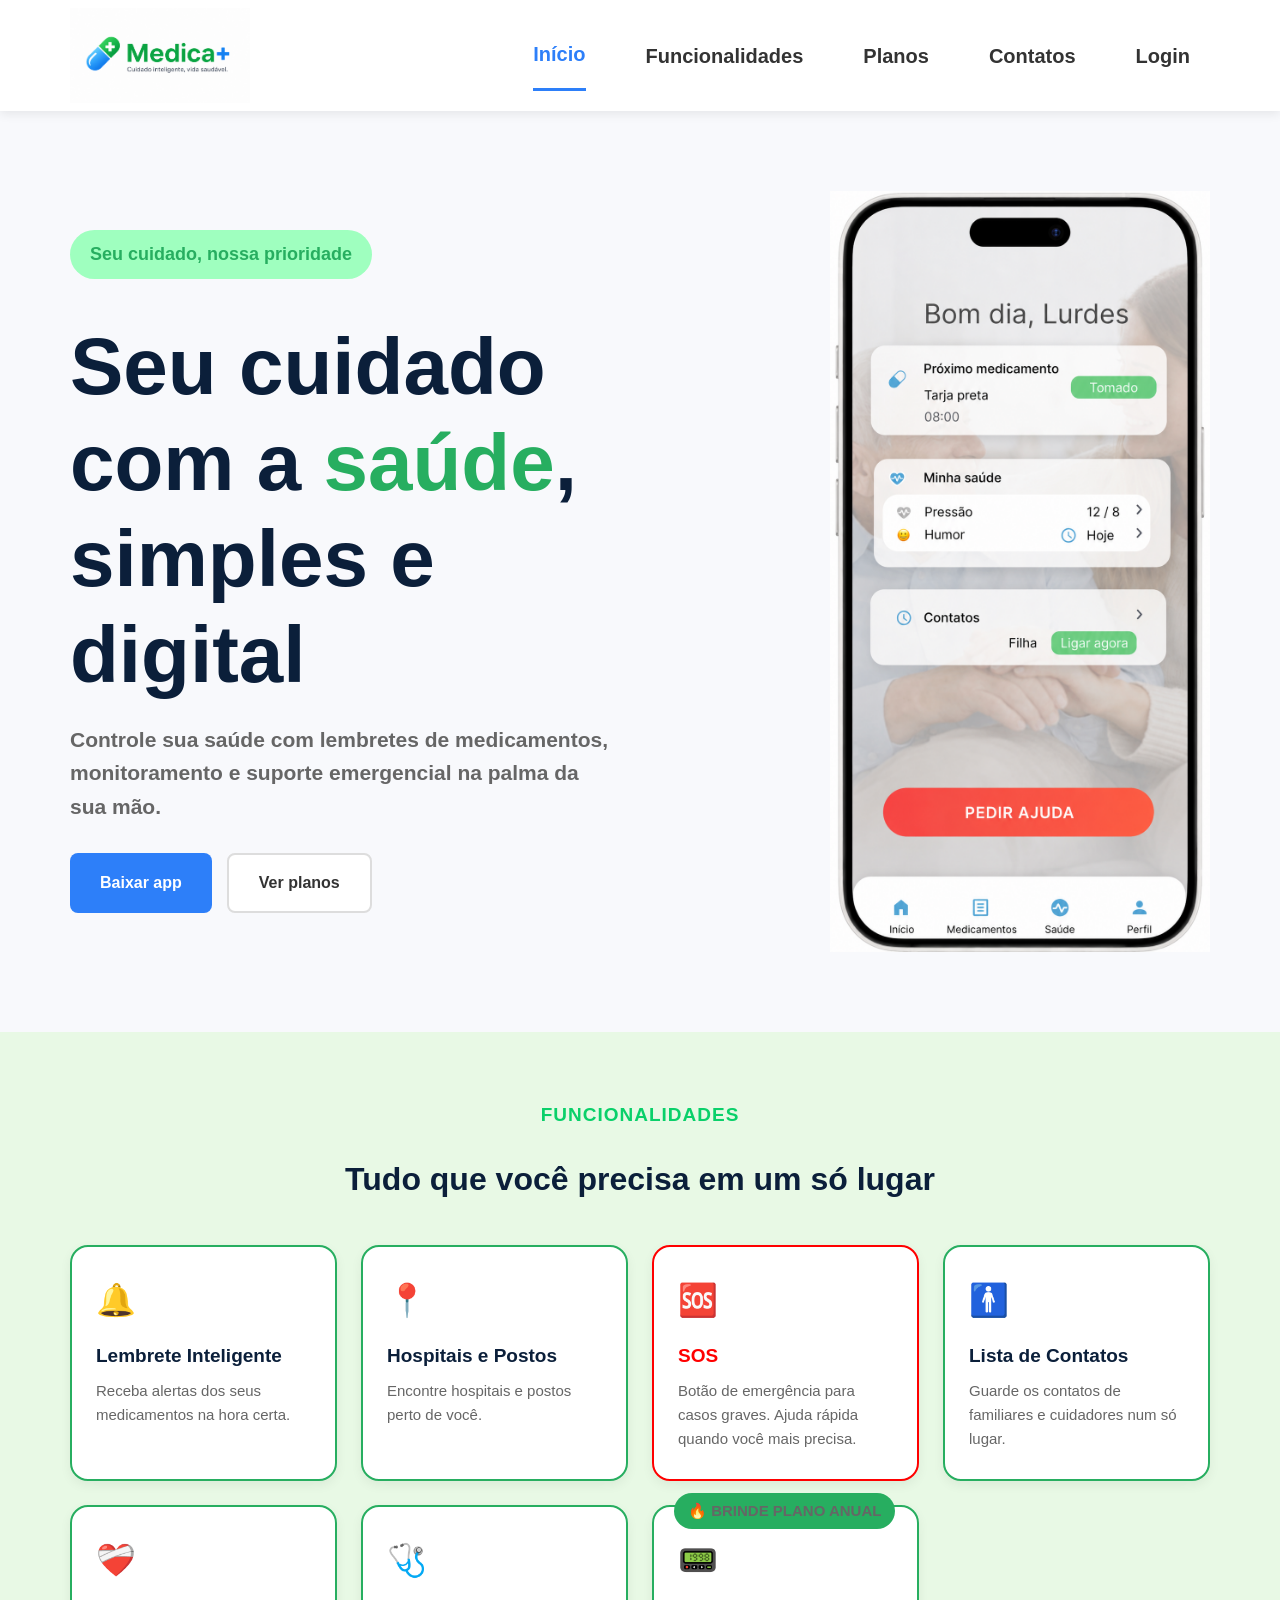
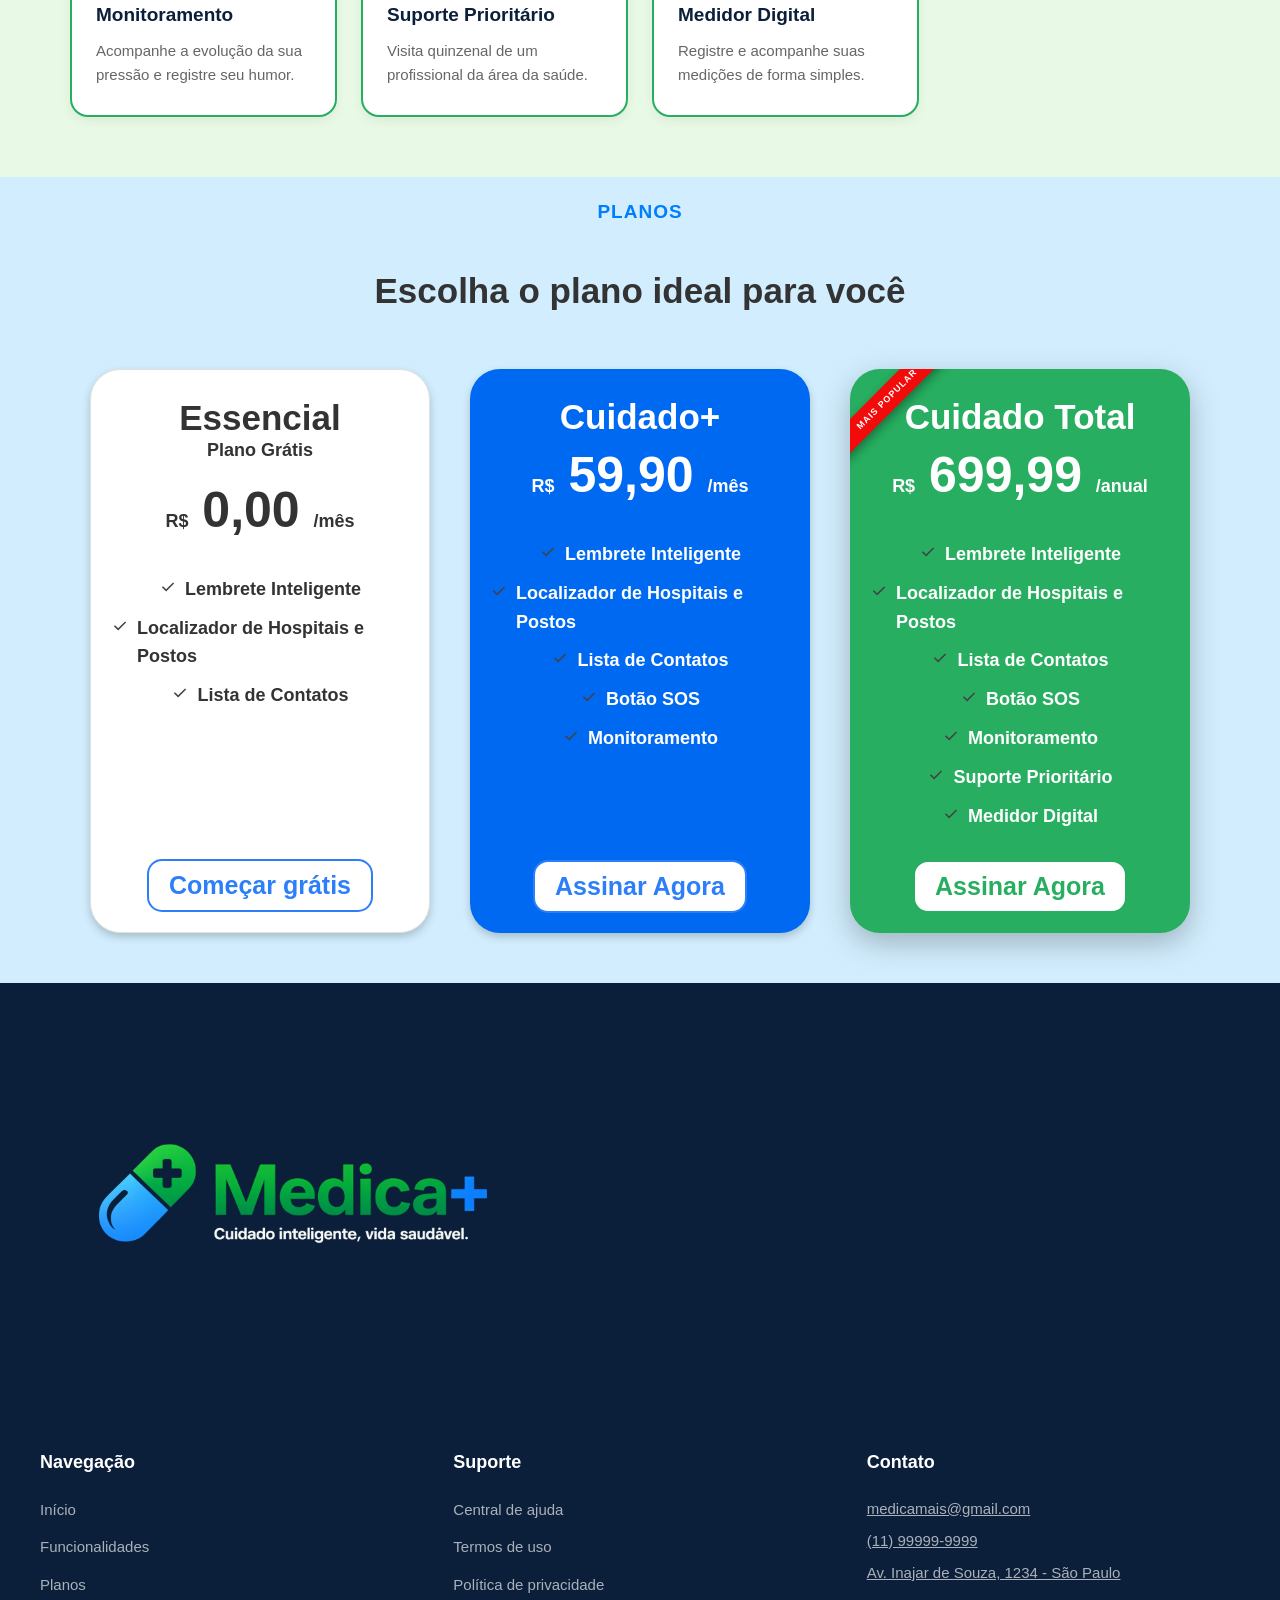
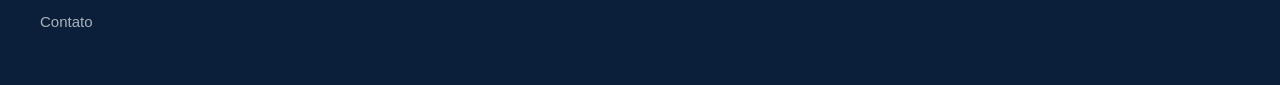
==== index.html @ 2158d4a7 "." ====
<!DOCTYPE html>
<html lang="pt-br">

<head>
    <meta charset="UTF-8">
    <meta name="viewport" content="width=device-width, initial-scale=1.0">
    <title>Medica+ - Home</title>
    <link rel="stylesheet" href="style.css">
</head>

<body class="pagina-home">

    <a href="#conteudo" class="skip-link">Pular para o conteúdo</a>

    <nav>
        <div class="nav-container">
            <img src="img/logo.png" alt="Logo Medica+">
            <button type="button" class="menu-toggle" id="menuToggle" aria-expanded="false" aria-controls="menuNav"
                aria-label="Abrir menu de navegação">
                <span></span>
                <span></span>
                <span></span>
            </button>

            <ul id="menuNav">
                <li><a href="index.html" aria-current="page">Início</a></li>
                <li><a href="#funcionalidades">Funcionalidades</a></li>
                <li><a href="#planos">Planos</a></li>
                <li><a href="#contato">Contatos</a></li>
                <li><a href="login.html">Login</a></li>
            </ul>
        </div>
    </nav>

    <main id="conteudo">

        <section class="hero">

            <div class="hero-text">
                <p>Seu cuidado, nossa prioridade</p>

                <h1>Seu cuidado com a <span>saúde</span>, simples e digital</h1>

                <p>
                    Controle sua saúde com lembretes de medicamentos,
                    monitoramento e suporte emergencial na palma da sua mão.
                </p>

                <div class="hero-buttons">
                    <button type="button" class="Baixa-app">  Baixar app</button>
                    <a href="#planos" class="Ver-planos"> Ver planos</a>
                </div>
            </div>

            <img src="img/image.png" alt="Tela do aplicativo Medica+ mostrando o painel de saúde">

        </section>

        <section class="funcionalidades" id="funcionalidades">

            <header>
                <p>FUNCIONALIDADES</p>
                <h2>Tudo que você precisa em um só lugar</h2>
            </header>

            <div class="cards">

                <article class="card-func">
                    <span aria-hidden="true">🔔</span>
                    <h3>Lembrete Inteligente</h3>
                    <p>Receba alertas dos seus medicamentos na hora certa.</p>
                </article>

                <article class="card-func">
                    <span aria-hidden="true">📍</span>
                    <h3>Hospitais e Postos</h3>
                    <p>Encontre hospitais e postos perto de você.</p>
                </article>

                <article class="card-func sos">
                    <span aria-hidden="true">🆘</span>
                    <h3>SOS</h3>
                    <p>Botão de emergência para casos graves. Ajuda rápida quando você mais precisa.</p>
                </article>

                <article class="card-func">
                    <span aria-hidden="true">🚹</span>
                    <h3>Lista de Contatos</h3>
                    <p>Guarde os contatos de familiares e cuidadores num só lugar.</p>
                </article>

                <article class="card-func">
                    <span aria-hidden="true">❤️‍🩹</span>
                    <h3>Monitoramento</h3>
                    <p>Acompanhe a evolução da sua pressão e registre seu humor.</p>
                </article>

                <article class="card-func">
                    <span aria-hidden="true">🩺</span>
                    <h3>Suporte Prioritário</h3>
                    <p>Visita quinzenal de um profissional da área da saúde.</p>
                </article>

                <article class="card-func card-func--destaque">
                    <p class="brinde">🔥 BRINDE PLANO ANUAL</p>
                    <span aria-hidden="true">📟</span>
                    <h3>Medidor Digital</h3>
                    <p>Registre e acompanhe suas medições de forma simples.</p>
                </article>

            </div>

        </section>

       <section class="planos" id="planos">

    <header>
        <p>PLANOS</p>
        <h2>Escolha o plano ideal para você</h2>
    </header>

    <div class="card">

        <div class="card-essencial">
            <h3>Essencial</h3>
            <p>Plano Grátis</p>
            <p>R$<span class="preco"> 0,00 </span>/mês</p>
            <ul>
                <li><img src="img/Check.svg" alt="check" class="Check-card-essencial"><span>Lembrete Inteligente</span></li>
                <li><img src="img/Check.svg" alt="check" class="Check-card-essencial"><span>Localizador de Hospitais e Postos</span></li>
                <li><img src="img/Check.svg" alt="check" class="Check-card-essencial"><span>Lista de Contatos</span></li>
            </ul>
            <button type="button">Começar grátis</button>
        </div>

        <div class="card-cuidado">
            <h3>Cuidado+</h3>
            <p>R$<span class="preco"> 59,90 </span>/mês</p>
            <ul>
                <li><img src="img/Check.svg" alt="check" class="Check-card-cuidado"><span>Lembrete Inteligente</span></li>
                <li><img src="img/Check.svg" alt="check" class="Check-card-cuidado"><span>Localizador de Hospitais e Postos</span></li>
                <li><img src="img/Check.svg" alt="check" class="Check-card-cuidado"><span>Lista de Contatos</span></li>
                <li><img src="img/Check.svg" alt="check" class="Check-card-cuidado"><span>Botão SOS</span></li>
                <li><img src="img/Check.svg" alt="check" class="Check-card-cuidado"><span>Monitoramento</span></li>
            </ul>
            <button type="button">Assinar Agora</button>
        </div>

        <div class="card-cuidado-total">
            <div class="ribbon">MAIS POPULAR</div>
            <h3>Cuidado Total</h3>
            <p>R$<span class="preco"> 699,99 </span>/anual</p>
            <ul>
                <li><img src="img/Check.svg" alt="check" class="Check-card-cuidado-total"><span>Lembrete Inteligente</span></li>
                <li><img src="img/Check.svg" alt="check" class="Check-card-cuidado-total"><span>Localizador de Hospitais e Postos</span></li>
                <li><img src="img/Check.svg" alt="check" class="Check-card-cuidado-total"><span>Lista de Contatos</span></li>
                <li><img src="img/Check.svg" alt="check" class="Check-card-cuidado-total"><span>Botão SOS</span></li>
                <li><img src="img/Check.svg" alt="check" class="Check-card-cuidado-total"><span>Monitoramento</span></li>
                <li><img src="img/Check.svg" alt="check" class="Check-card-cuidado-total"><span>Suporte Prioritário</span></li>
                <li><img src="img/Check.svg" alt="check" class="Check-card-cuidado-total"><span>Medidor Digital</span></li>
            </ul>
            <button type="button">Assinar Agora</button>
        </div>

    </div>

</section>

    </main>

    <footer id="contato">
        <div class="footer-container">

            <div class="footer-logo">
                <img src="img/img-footer.png" alt="Logo Medica+ no rodapé">

                <div class="social">
                    <a href="#" aria-label="Medica+ no Instagram"><span></span></a>
                    <a href="#" aria-label="Medica+ no Facebook"><span></span></a>
                    <a href="#" aria-label="Medica+ no LinkedIn"><span></span></a>
                </div>
            </div>

            <div class="footer-links">
                <h3>Navegação</h3>

                <ul>
                    <li><a href="index.html">Início</a></li>
                    <li><a href="#funcionalidades">Funcionalidades</a></li>
                    <li><a href="#planos">Planos</a></li>
                    <li><a href="#contato">Contato</a></li>
                </ul>
            </div>

            <div class="footer-links">
                <h3>Suporte</h3>

                <ul>
                    <li><a href="">Central de ajuda</a></li>
                    <li><a href="">Termos de uso</a></li>
                    <li><a href="">Política de privacidade</a></li>
                </ul>
            </div>

            <address class="footer-contact">
                <h3>Contato</h3>

                <p><a href="mailto:medicamais@gmail.com">medicamais@gmail.com</a></p>
                <p><a href="tel:+5511999999999">(11) 99999-9999</a></p>
                <p><a href="https://www.google.com/maps/search/Avenida+Inajar+de+Souza, 1234,+São+Paulo"
                        target="_blank"> Av. Inajar de Souza, 1234 - São Paulo</a></p>
            </address>

        </div>
    </footer>

    <script src="script.js"></script>

</body>

</html>
---- style.css ----
/* =========================================================
   AJUSTES DE INTEGRAÇÃO - PÁGINAS UNIFICADAS
   ========================================================= */

html {
    scroll-behavior: smooth;
    scroll-padding-top: 90px;
}

/* clip no lugar de hidden: evita barra lateral sem quebrar o position: sticky do menu */
body {
    overflow-x: clip;
}


* {
    margin: 0;
    padding: 0;
    box-sizing: border-box;
}



body {
    font-family: Arial, Helvetica, sans-serif;
    background-color: #f8f9fc;
    color: #333;
    line-height: 1.6;
}

/* ==========================================================
                        ACESSIBILIDADE
   ========================================================== */

.skip-link {
    position: absolute;
    top: -60px;
    left: 10px;
    background: #2d7ff9;
    color: #fff;
    padding: 10px 18px;
    border-radius: 8px;
    z-index: 2000;
    transition: top .2s;
}

.skip-link:focus {
    top: 10px;
}

a:focus-visible,
button:focus-visible,
input:focus-visible {
    outline: 3px solid #2d7ff9;
    outline-offset: 2px;
}

/* ==========================================================
                          NAV
   ========================================================== */

nav img {
    width: 180px;
    height: auto;
}

nav {
    background-color: #ffffff;
    position: sticky;
    top: 0;
    z-index: 1000;
    box-shadow: 0 3px 10px rgba(0, 0, 0, 0.08);
    font-size: 20px;
}

.nav-container {
    max-width: 1200px;
    margin: 0 auto;
    display: flex;
    align-items: center;
    justify-content: space-between;
    padding: 0 30px;
}

nav ul {
    display: flex;
    justify-content: center;
    align-items: center;
    list-style: none;
    gap: 20px;
}

nav li {
    margin: 0 20px;
}

nav a {
    display: block;
    text-decoration: none;
    color: #333;
    padding: 18px 0;
    font-weight: bold;
    transition: .3s;
}

nav a:hover {
    color: #2d7ff9;
}

nav a[aria-current="page"] {
    color: #2d7ff9;
    border-bottom: 3px solid #2d7ff9;
}

.menu-toggle {
    display: none;
    flex-direction: column;
    justify-content: space-between;
    width: 28px;
    height: 20px;
    background: none;
    border: none;
    cursor: pointer;
    padding: 0;
}

.menu-toggle span {
    display: block;
    height: 3px;
    width: 100%;
    background-color: #0b1f3a;
    border-radius: 2px;
}

/* ==========================================================
                         HERO
   ========================================================== */

.hero {
    display: flex;
    flex-direction: row;
    max-width: 1200px;
    margin: auto;
    justify-content: space-between;
    align-items: center;
    gap: 60px;
    padding: 80px 30px;
}

.hero-text {
    flex: 1;
    max-width: 550px;
}

.hero-text p:first-child {
    display: inline-block;
    color: #27AE60;
    background-color: #9FFFBF;
    font-size: 18px;
    border-radius: 30px;
    padding: 10px 20px;
    margin-bottom: 40px;
}

.hero-text h1 {
    font-size: 80px;
    color: #0b1f3a;
    line-height: 1.2;
    margin-bottom: 20px;
}

.hero-text h1 span {
    color: #27AE60;
}

.hero-text p {
    font-size: 21px;
    color: #666;
    margin-bottom: 30px;
    font-weight: bold;
}

.hero img {
    width: 380px;
    max-width: 100%;
    height: auto;
    flex-shrink: 0;
}

.hero-buttons {
    display: flex;
    flex-wrap: wrap;
    gap: 15px;
}

.Baixa-app,
.Ver-planos {
    padding: 15px 30px;
    border-radius: 8px;
    font-size: 16px;
    font-weight: bold;
    border: none;
    cursor: pointer;
    transition: .3s;
    display: inline-flex;
    align-items: center;
    gap: 8px;
    text-decoration: none;
}

.Baixa-app {
    background: #2d7ff9;
    color: white;
}

.Baixa-app:hover {
    background: #1b65d6;
}

.Ver-planos {
    background: white;
    border: 2px solid #ddd;
    color: #333;
}

.Ver-planos:hover {
    border-color: #2d7ff9;
    color: #2d7ff9;
}




/* ==========================================================
                        FUNCIONALIDADES
   ========================================================== */

.funcionalidades {
    background-color: #E8F9E5;
    position: relative;
    max-width: 1200px;
    margin:  auto;
    padding: 60px 30px;
    z-index: 1;
}
 
.funcionalidades::before {
    content: "";
    position: absolute;
    top: 0;
    bottom: 0;
    left: 50%;
    width: 100vw;
    transform: translateX(-50%);
    background-color: #E8F9E5;
    z-index: -1;
}
 
.funcionalidades header {
    text-align: center;
    margin-bottom: 40px;
}
 
.funcionalidades header p {
    display: inline-block;
    color: #0ad06a;
    font-weight: bold;
    font-size: 19px;
    letter-spacing: 1px;
    padding: 8px 18px;
    border-radius: 30px;
    margin-bottom: 16px;
}
 
.funcionalidades header h2 {
    font-size: 32px;
    color: #0b1f3a;
}
 
.cards {
    display: grid;
    grid-template-columns: repeat(auto-fit, minmax(240px, 1fr));
    gap: 24px;
   
}
 
.card-func {
    background-color: #fff;
    border-radius: 18px;
    padding: 28px 24px;
    box-shadow: 0 4px 12px rgba(0, 0, 0, 0.06);
    transition: transform .3s, box-shadow .3s;
    position: relative;
     border: 2px solid #27AE60;
}
 
.card-func:hover {
    transform: translateY(-6px);
    box-shadow: 0 10px 20px rgba(0, 0, 0, 0.1);
 
}
 
.card-func span {
    font-size: 32px;
    display: block;
    margin-bottom: 14px;
}
 
.card-func.sos {
    background-color: ffffrgb(240, 108, 108);
    border: 2px solid red
}
 
.card-func.sos h3 {
    color: red
}
 
.card-func h3 {
    font-size: 19px;
    color: #0b1f3a;
    margin-bottom: 8px;
}
 
.card-func p {
    font-size: 15px;
    color: #666;
}
 
.card-func--destaque {
    border: 2px solid #27AE60;
}
 
.brinde {
    position: absolute;
    top: -14px;
    left: 20px;
    background-color: #27AE60;
    color: #fff;
    font-size: 12px;
    font-weight: bold;
    padding: 6px 14px;
    border-radius: 20px;
}
/* ==========================================================
                         PLANOS
   ========================================================== */

.planos {
    background-color: #96dcff63;
}

.planos header p {
    text-align: center;
    padding: 10px;
    letter-spacing: 1px;
    color: #007EFF;
    font-weight: bolder;
    font-size: 19px;
    padding: 20px;
    margin-bottom: 16px;
}

.planos header h2 {
    text-align: center;
    font-size: 35px;
}

.planos .card {
    display: flex;
    flex-direction: row;
    padding: 50px;
    justify-content: center;
    gap: 40px;
    align-items: stretch;
    flex-wrap: wrap;
}

ul {
    list-style: none;
    padding: 0;
    margin: 20px 0;
    font-weight: bolder;
}

.planos .card .card-essencial,
.planos .card .card-cuidado,
.planos .card .card-cuidado-total {
    display: flex;
    flex-direction: column;
    text-align: center;
    padding: 20px;
    border-radius: 30px;
    box-shadow: 0 4px 8px rgba(0, 0, 0, 0.2);
    flex: 1 1 280px;
    max-width: 340px;
    transition: transform .3s ease;
}

.planos .card .card-essencial {
    background-color: #ffffff;
    border: 1px solid #e0e0e0;
}

.planos .card .card-cuidado {
    background-color: #0069F2;
    color: white;
}

.planos .card .card-cuidado-total {
    background-color: #27AE60;
    color: rgb(255, 255, 255);
    box-shadow: 0 10px 30px rgba(0, 0, 0, 0.25);
    z-index: 2;
    position: relative;
    overflow: hidden;
}

.planos .card .ribbon {
    position: absolute;
    top: 18px;
    left: -38px;
    width: 150px;
    background-color: #f30a0a;
    color: #ffffff;
    font-size: 9px;
    font-weight: bold;
    text-align: center;
    padding: 5px 0;
    text-transform: uppercase;
    letter-spacing: 1px;
    transform: rotate(-45deg);
    box-shadow: 0 4px 10px rgba(0, 0, 0, 0.35);
    animation: pulse-ribbon 2s ease-in-out infinite;
}

@keyframes pulse-ribbon {
    0%, 100% { transform: rotate(-45deg) scale(1); }
    50% { transform: rotate(-45deg) scale(1.08); }
}

.planos .card h3 {
    font-size: 35px;
    margin-bottom: -10px;
    font-weight: bold;
}

.planos .card span.preco {
    font-size: 50px;
    font-weight: bold;
}

.planos .card p {
    font-size: 18px;
    margin-bottom: 5px;
    font-weight: bold;
}

.planos .card li {
    font-size: 18px;
}

.planos .card ul li {
    display: flex;
    align-items: flex-start;
    justify-content: center;
    text-align: left;
    gap: 8px;
    margin-bottom: 10px;
}

.planos .card ul li img {
    width: 18px;
    height: 18px;
    flex-shrink: 0;
    margin-top: 3px;
}

.planos .card .card-cuidado-total p.popular {
    background-color: #ffffff;
    color: #27AE60;
    font-size: 15px;
    font-weight: bold;
    padding: 5px 10px;
    border-radius: 20px;
    align-self: center;
    max-width: fit-content;
}

.planos .card button {
    background-color: white;
    border: 2px solid #2d7ff9;
    color: #2d7ff9;
    padding: 10px 20px;
    border-radius: 15px;
    cursor: pointer;
    font-size: 25px;
    font-weight: bold;
    margin-top: auto;
    align-self: center;
    transition: transform .3s, border-color .3s;
}

.planos .card .card-cuidado button {
    border-color: #2d7ff9;
    color: #2d7ff9;
}

.planos .card .card-cuidado-total button {
    border-color: #27AE60;
    color: #27AE60;
}

.planos .card button:hover {
    transform: scale(1.08);
}

/* ==========================================================
                           FOOTER
   ========================================================== */

footer {
    background-color: #0b1f3a;
    color: #fff;
    padding: 50px 30px;
}

.footer-container {
    max-width: 1200px;
    margin: auto;
    display: flex;
    flex-wrap: wrap;
    gap: 40px;
    align-items: flex-start;
    justify-content: space-between;
}

/* Logo sempre sozinho na primeira linha, ocupando toda a largura */
.footer-logo {
    flex: 1 1 100%;
    display: flex;
    flex-direction: column;
    gap: 16px;
}

/* Cresce junto com a tela, sem estourar no mobile */
.footer-logo img {
    display: block;
    width: clamp(220px, 42vw, 560px);
    max-width: 100%;
    height: auto;
}

/* As 3 colunas ficam alinhadas em linha embaixo do logo */
.footer-links,
.footer-contact {
    flex: 1 1 200px;
    min-width: 0;
}

/* Telas menores: as 3 seções viram coluna, logo continua em cima */
@media (max-width: 700px) {
    .footer-links,
    .footer-contact {
        flex: 1 1 100%;
    }
}


.footer-links h3 {
    font-size: 18px;
    margin-bottom: 20px;
    color: #fff;
}

.footer-links ul {
    display: flex;
    flex-direction: column;
    gap: 12px;
    margin: 0;
}

.footer-links ul li a {
    text-decoration: none;
    color: rgba(255, 255, 255, 0.65);
    font-weight: normal;
    font-size: 15px;
    transition: .3s;
}

.footer-links ul li a:hover {
    color: #2d7ff9;
    padding-left: 4px;
}

.footer-contact h3 {
    font-size: 18px;
    margin-bottom: 20px;
    color: #fff;
    font-style: normal;
}

.footer-contact p {
    color: rgba(255, 255, 255, 0.65);
    font-size: 15px;
    font-style: normal;
    margin-bottom: 8px;
}

.footer-contact a {
    color: rgba(255, 255, 255, 0.65);
    text-decoration: underline;
}

.footer-contact a:hover {
    color: #2d7ff9;
}

/* ==========================================================
                       RESPONSIVIDADE
   ========================================================== */

/* Tablet: hero e planos empilham, mas o menu ainda cabe */
@media (max-width: 920px) {

      .planos .card .card-essencial,
    .planos .card .card-cuidado,
    .planos .card .card-cuidado-total {
    flex: 1 1 auto;
}
    .hero {
        flex-direction: column;
        text-align: center;
        padding: 50px 20px;
    }

    .hero-text {
        max-width: 100%;
    }

    .hero-text h1 {
        font-size: 52px;
    }

    .hero-buttons {
        justify-content: center;
    }

    .planos .card {
        padding: 30px 20px;
        flex-direction: column;
        align-items: center;
        flex-wrap: nowrap;
    }
}

@media (max-width: 768px) {
    .planos .card .card-essencial,
    .planos .card .card-cuidado,
    .planos .card .card-cuidado-total {
        max-width: 100%;
        width: 100%;
        flex-shrink: 0;
        flex: 1 1 auto;
    }

    .nav-container {
        padding: 14px 20px;
        position: relative;
    }

    .menu-toggle {
        display: flex;
    }

    nav ul {
        position: absolute;
        top: 100%;
        left: 0;
        width: 100%;
        background-color: #fff;
        flex-direction: column;
        align-items: flex-start;
        gap: 0;
        max-height: 0;
        overflow: hidden;
        transition: max-height .3s ease;
        box-shadow: 0 8px 10px rgba(0, 0, 0, 0.08);
    }

    nav ul.aberto {
        max-height: 400px;
    }

    nav li {
        margin: 0;
        width: 100%;
    }

    nav a {
        padding: 16px 20px;
        width: 100%;
    }

    .hero-text h1 {
        font-size: 38px;
    }

    .hero-text p {
        font-size: 17px;
    }

    .planos .card {
        flex-direction: column;
        align-items: center;
        flex-wrap: nowrap;
    }
}
   


/* Celular pequeno */
@media (max-width: 320px) {
    .hero-text h1 {
        font-size: 30px;
    }

    .funcionalidades header h2,
    .planos header h2 {
        font-size: 24px;
    }

     .footer-container{
        flex-direction: column;
    }

   
}


/* ==========================================================
                       Checkout
   ========================================================== */


.checkout {
    max-width: 460px;
    margin: 0 auto;
    background: #fff;
    border-radius: 18px;
    padding: 30px;
    box-shadow: 0 6px 20px rgba(0, 0, 0, 0.08);
}

.voltar {
    display: inline-block;
    color: #2d7ff9;
    text-decoration: none;
    font-weight: bold;
    margin-bottom: 20px;
}

.voltar:hover {
    text-decoration: underline;
}

.checkout h1 {
    color: #0b1f3a;
    font-size: 26px;
    margin-bottom: 20px;
}

.resumo {
    display: flex;
    justify-content: space-between;
    align-items: center;
    background: #eef5ff;
    border: 1px solid #cfe1ff;
    border-radius: 12px;
    padding: 16px 18px;
    margin-bottom: 24px;
}

.resumo-label {
    font-size: 13px;
    color: #666;
}

.resumo-plano {
    font-size: 20px;
    font-weight: bold;
    color: #0b1f3a;
}

.resumo-preco {
    font-size: 22px;
    font-weight: bold;
    color: #27AE60;
    white-space: nowrap;
}

.metodos {
    display: flex;
    gap: 10px;
    margin-bottom: 22px;
}

.metodo {
    flex: 1;
    padding: 12px;
    border: 2px solid #ddd;
    background: #fff;
    border-radius: 10px;
    font-size: 16px;
    font-weight: bold;
    color: #555;
    cursor: pointer;
    transition: .2s;
}

.metodo.ativo {
    border-color: #2d7ff9;
    color: #2d7ff9;
    background: #eef5ff;
}

.form-pagamento label {
    display: block;
    font-size: 14px;
    font-weight: bold;
    color: #0b1f3a;
    margin-bottom: 6px;
    margin-top: 16px;
}

.form-pagamento input {
    width: 100%;
    padding: 14px;
    border: 1px solid #ccc;
    border-radius: 8px;
    font-size: 16px;
    outline: none;
}

.form-pagamento input:focus {
    border-color: #2d7ff9;
    box-shadow: 0 0 0 2px rgba(45, 127, 249, 0.2);
}

.linha-dupla {
    display: flex;
    gap: 14px;
}

.linha-dupla > div {
    flex: 1;
}

.escondido {
    display: none;
}

.btn-pagar {
    display: block;
    width: 100%;
    text-align: center;
    text-decoration: none;
    margin-top: 24px;
    background-color: #27AE60;
    color: #fff;
    border: none;
    padding: 15px;
    border-radius: 10px;
    font-size: 18px;
    font-weight: bold;
    cursor: pointer;
    transition: background-color .2s;
}

.btn-pagar:hover {
    background-color: #219150;
}

.mensagem {
    font-size: 14px;
    margin-top: 12px;
    display: none;
}

.mensagem.mostrar {
    display: block;
}

.mensagem.erro {
    color: #e53935;
}

.mensagem.sucesso {
    color: #2e7d32;
}

.pix-qr {
    font-size: 120px;
    text-align: center;
    color: #0b1f3a;
    line-height: 1;
    margin: 10px 0 20px;
}

.pix-texto {
    font-size: 14px;
    color: #555;
    text-align: center;
    margin-bottom: 14px;
}

.pix-codigo {
    display: flex;
    gap: 8px;
}

.pix-codigo input {
    flex: 1;
    padding: 12px;
    border: 1px solid #ccc;
    border-radius: 8px;
    font-size: 13px;
    color: #666;
    outline: none;
}

.pix-codigo button {
    padding: 0 18px;
    border: none;
    border-radius: 8px;
    background: #2d7ff9;
    color: #fff;
    font-weight: bold;
    cursor: pointer;
}

.pix-codigo button:hover {
    background: #1b65d6;
}

.overlay-sucesso {
    display: none;
    position: fixed;
    inset: 0;
    background: rgba(0, 0, 0, 0.5);
    justify-content: center;
    align-items: center;
    padding: 16px;
    z-index: 50;
}

.overlay-sucesso.ativo {
    display: flex;
}

.caixa-sucesso {
    background: #fff;
    border-radius: 18px;
    padding: 36px 28px;
    text-align: center;
    max-width: 380px;
    width: 100%;
}

.caixa-sucesso .check {
    width: 74px;
    height: 74px;
    margin: 0 auto 18px;
    border-radius: 50%;
    background: #27AE60;
    color: #fff;
    font-size: 42px;
    line-height: 74px;
}

.caixa-sucesso h2 {
    color: #0b1f3a;
    margin-bottom: 10px;
}

.caixa-sucesso p {
    color: #555;
    margin-bottom: 20px;
}

/* Logado */

:root {
    --azul: #2d7ff9;
    --azul-hover: #1a6ae0;
    --verde: #7ED957;
    --verde-escuro: #2e9e3f;
    --verde-claro: #E8F9E5;
    --azul-claro: #DCEEFF;
    --cor-titulo: #1E1E1E;
    --cor-texto: #4a4a4a;
    --cinza-borda: #D9D9D9;
    --vermelho: #e63946;
    --vermelho-claro: #fde8e9;
}

body.pagina-logado a:focus-visible,
body.pagina-logado button:focus-visible,
body.pagina-logado input:focus-visible,
body.pagina-logado select:focus-visible{
    outline: 3px solid var(--azul);
    outline-offset: 2px;
}


body.pagina-logado nav img{
    width: 180px;
    height: auto;
}

body.pagina-logado nav{
    background-color: #ffffff;
    position: sticky;
    top: 0;
    z-index: 1000;
    box-shadow: 0 3px 10px rgba(0, 0, 0, 0.08);
    font-size: 22px;
}

body.pagina-logado .nav-container{
    max-width: 1200px;
    margin: 0 auto;
    display: flex;
    align-items: center;
    justify-content: space-between;
    padding: 0 30px;
}

body.pagina-logado .menu-toggle{
    display: none;
    flex-direction: column;
    justify-content: space-between;
    width: 28px;
    height: 20px;
    background: none;
    border: none;
    cursor: pointer;
    padding: 0;
}

body.pagina-logado .menu-toggle span{
    display: block;
    height: 3px;
    width: 100%;
    background-color: var(--cor-titulo);
    border-radius: 2px;
}

body.pagina-logado nav ul{
    display: flex;
    justify-content: center;
    align-items: center;
    list-style: none;
    gap: 20px;
    padding: 10px 30px;
    flex-wrap: wrap;
}

body.pagina-logado nav li{
    margin: 0 20px;
}

body.pagina-logado nav a{
    display: block;
    text-decoration: none;
    color: #333;
    padding: 18px 0;
    font-weight: bold;
    transition: .3s;
}

body.pagina-logado nav a:hover{
    color: var(--azul);
}

body.pagina-logado nav a.ativo{
    color: var(--azul);
    border-bottom: 3px solid var(--azul);
}

body.pagina-logado main{
    max-width: 1200px;
    margin: 0 auto;
    padding: 40px 30px;
}

body.pagina-logado .boas-vindas{
    display: flex;
    align-items: flex-start;
    flex-wrap: wrap;
    gap: 20px;
    margin-bottom: 40px;
}

body.pagina-logado .boas-vindas-text h1{
    font-size: 36px;
    color: var(--cor-titulo);
    margin-bottom: 10px;
}

body.pagina-logado .boas-vindas-text p{
    font-size: 18px;
    color: var(--cor-texto);
    max-width: 500px;
}

body.pagina-logado .btns-conta {
  display: flex;
  gap: 12px;
  margin-left: auto;
}


body.pagina-logado .Ver-perfil{
    background-color: #fff;
    border: 1px solid var(--cinza-borda);
    color: var(--cor-titulo);
    font-weight: bold;
    padding: 12px 22px;
    border-radius: 25px;
    cursor: pointer;
    font-size: 17px;
    transition: 0.3s;
    white-space: nowrap;
}

body.pagina-logado .Ver-perfil:hover{
    background-color: var(--azul);
    color: #fff;
    border-color: var(--azul);
}

body.pagina-logado .Sair-conta{
    background-color: #fff;
    border: 1px solid var(--cinza-borda);
    color: var(--cor-titulo);
    font-weight: bold;
    padding: 12px 12px;
    border-radius: 25px;
    cursor: pointer;
    font-size: 17px;
    transition: 0.3s;
    white-space: nowrap;
}

body.pagina-logado .Sair-conta:hover{
    background-color: rgba(255, 22, 22, 0.719);
    color: white;
}

body.pagina-logado .cards{
    display: grid;
    grid-template-columns: repeat(3, 1fr);
    gap: 24px;
    margin-bottom: 50px;
}

body.pagina-logado .cards article{
    border-radius: 20px;
    padding: 24px;
}

body.pagina-logado [data-scroll-to]{
    cursor: pointer;
    transition: transform 0.2s, box-shadow 0.2s;
}

body.pagina-logado [data-scroll-to]:hover{
    transform: translateY(-4px);
    box-shadow: 0 10px 20px rgba(0, 0, 0, 0.08);
}

body.pagina-logado [data-scroll-to]:focus-visible{
    outline: 3px solid var(--azul);
    outline-offset: 3px;
}

body.pagina-logado .cards h3{
    font-size: 20px;
    color: var(--cor-titulo);
    margin-bottom: 16px;
}

body.pagina-logado .card-picos{
    background-color: var(--verde-claro);
}

body.pagina-logado .card-contatos{
    background-color: var(--azul-claro);
}

body.pagina-logado .card-suporte{
    background-color: var(--verde-claro);
}

@media (max-width: 900px) {
    body.pagina-logado .cards{
        grid-template-columns: 1fr;
    }
}

body.pagina-logado .card-home{
    list-style: none;
}

body.pagina-logado .card-home li{
    background-color: #fff;
    border-radius: 14px;
    padding: 14px 16px;
    margin-bottom: 12px;
}

body.pagina-logado .card-home li:last-child{
    margin-bottom: 0;
}

body.pagina-logado .card-home span{
    display: block;
    font-size: 15px;
    color: var(--cor-texto);
    margin-bottom: 6px;
}

body.pagina-logado .card-home .valor{
    display: inline-block;
    font-size: 22px;
    font-weight: bold;
    color: var(--cor-titulo);
}

body.pagina-logado .valor.atualizado{
    animation: pulso 0.6s ease;
}

@keyframes pulso {
    0% {
        transform: scale(1);
    }

    30% {
        transform: scale(1.15);
        color: var(--azul);
    }

    100% {
        transform: scale(1);
    }
}

body.pagina-logado .tag-alto,
body.pagina-logado .tag-baixo{
    display: inline-block;
    font-size: 13px;
    font-weight: bold;
    padding: 2px 8px;
    border-radius: 20px;
    margin-bottom: 6px;
}

body.pagina-logado .pico-alto .tag-alto{
    background-color: var(--vermelho-claro);
    color: var(--vermelho);
}

body.pagina-logado .pico-baixo .tag-baixo{
    background-color: var(--azul-claro);
    color: var(--azul);
}

body.pagina-logado .pico-alto,
body.pagina-logado .pico-baixo{
    opacity: 0;
    transform: translateY(15px);
    animation: apareceCard 0.6s ease forwards;
}

body.pagina-logado .pico-baixo{
    animation-delay: 0.2s;
}

@keyframes apareceCard {
    to {
        opacity: 1;
        transform: translateY(0);
    }
}

body.pagina-logado .lista-contatos{
    list-style: none;
    display: flex;
    flex-direction: column;
    gap: 12px;
}

body.pagina-logado .btn-contato{
    width: 100%;
    background-color: #fff;
    border: none;
    border-radius: 13px;
    padding: 12px 20px;
    font-size: 17px;
    font-weight: bold;
    color: var(--cor-titulo);
    text-align: left;
    cursor: pointer;
    transition: 0.3s;
}

body.pagina-logado .btn-contato:hover{
    background-color: var(--azul);
    color: #fff;
}

body.pagina-logado .card-suporte p{
    font-size: 17px;
    color: var(--cor-texto);
}

body.pagina-logado .proxima-visita{
    background-color: #fff;
    border-radius: 17px;
    padding: 16px;
    margin-top: 10px;
    font-size: 20px;
    font-weight: bold;
    color: var(--azul);
    text-align: center;
}

body.pagina-logado .proxima-visita span{
    display: block;
    font-size: 18px;
    margin-top: 4px;
}

body.pagina-logado .monitoramento{
    background-color: var(--verde-claro);
    border-radius: 24px;
    padding: 40px;
    margin-bottom: 50px;
}

body.pagina-logado .monitoramento header{
    text-align: center;
    margin-bottom: 24px;
}

body.pagina-logado .monitoramento header h2{
    font-size: 29px;
    color: var(--cor-titulo);
    letter-spacing: 1px;
}

body.pagina-logado .monitoramento header p{
    font-size: 22px;
    color: var(--cor-titulo);
    margin-top: 4px;
    font-weight: bold;
}

body.pagina-logado .filtros{
    display: flex;
    justify-content: center;
    align-items: center;
    flex-wrap: wrap;
    gap: 20px;
    margin-bottom: 30px;
}

body.pagina-logado .filtro{
    display: flex;
    align-items: center;
    flex-wrap: wrap;
    justify-content: center;
    row-gap: 6px;
    gap: 8px;
    background-color: #fff;
    border-radius: 17px;
    padding: 10px 18px;
    font-size: 18px;
}

body.pagina-logado .filtro label{
    font-weight: bold;
    white-space: nowrap;
}

body.pagina-logado .filtro input[type="date"]{
    border: none;
    background: transparent;
    font-family: inherit;
    color: var(--cor-texto);
    font-size: 18px;
}

body.pagina-logado .filtro-info{
    background-color: #fff;
    border-radius: 14px;
    padding: 10px 18px;
    font-size: 18px;
    color: var(--cor-texto);
}

body.pagina-logado .chart-card{
    background-color: #fff;
    border-radius: 20px;
    padding: 30px;
}

body.pagina-logado .legenda{
    display: flex;
    justify-content: space-between;
    gap: 16px;
    margin-bottom: 24px;
    flex-wrap: wrap;
}

body.pagina-logado .legenda-item{
    display: flex;
    align-items: center;
    gap: 10px;
    flex: 1;
    min-width: 200px;
    padding: 10px 14px;
    border-radius: 12px;
}

body.pagina-logado .legenda-item span{
    font-size: 22px;
}

body.pagina-logado .legenda-item h4{
    font-size: 18px;
    color: var(--cor-titulo);
}

body.pagina-logado .legenda-item p{
    font-size: 14px;
    color: var(--cor-texto);
}

body.pagina-logado .legenda-item .faixa{
    margin-left: auto;
    font-size: 14px;
    font-weight: bold;
    white-space: nowrap;
}

body.pagina-logado .legenda-alto{
    background-color: var(--vermelho-claro);
}

body.pagina-logado .legenda-alto span,
body.pagina-logado .legenda-alto .faixa{
    color: var(--vermelho);
}

body.pagina-logado .legenda-normal{
    background-color: var(--verde-claro);
}

body.pagina-logado .legenda-normal span,
body.pagina-logado .legenda-normal .faixa{
    color: #2e9e3f;
}

body.pagina-logado .legenda-baixo{
    background-color: var(--azul-claro);
}

body.pagina-logado .legenda-baixo span,
body.pagina-logado .legenda-baixo .faixa{
    color: var(--azul);
}

body.pagina-logado #pressaoChart{
    width: 100%;
    max-height: 350px;
    margin-bottom: 24px;
}

body.pagina-logado .badges{
    list-style: none;
    display: flex;
    gap: 16px;
    flex-wrap: wrap;
    justify-content: center;
}

body.pagina-logado .badge{
    flex: 1;
    min-width: 200px;
    border-radius: 14px;
    padding: 14px 16px;
    text-align: center;
}

body.pagina-logado .badge span{
    display: block;
    font-size: 14px;
    color: var(--cor-texto);
    margin-bottom: 6px;
}

body.pagina-logado .badge p{
    font-size: 17px;
    font-weight: bold;
    margin-bottom: 4px;
}

body.pagina-logado .badge strong{
    font-size: 18px;
}

body.pagina-logado .badge-alto{
    background-color: var(--vermelho-claro);
}

body.pagina-logado .badge-alto p,
body.pagina-logado .badge-alto strong{
    color: var(--vermelho);
}

body.pagina-logado .badge-baixo{
    background-color: var(--azul-claro);
}

body.pagina-logado .badge-baixo p,
body.pagina-logado .badge-baixo strong{
    color: var(--azul);
}

body.pagina-logado #statusFiltro{
    text-align: center;
    margin-top: 16px;
    font-size: 16px;
    color: var(--cor-texto);
}

body.pagina-logado .overlay{
    position: fixed;
    inset: 0;
    display: flex;
    align-items: center;
    justify-content: center;
    z-index: 2000;

    opacity: 0;
    visibility: hidden;
    transition: opacity 0.3s ease;
}

body.pagina-logado .overlay.aberto{
    opacity: 1;
    visibility: visible;
}

body.pagina-logado .overlay-fundo{
    position: absolute;
    inset: 0;
    background-color: rgba(11, 31, 58, 0.55);
}

body.pagina-logado .overlay-caixa{
    position: relative;
    background-color: #fff;
    border-radius: 24px;
    padding: 36px;
    width: 100%;
    max-width: 480px;
    max-height: 90vh;
    overflow-y: auto;
    transform: scale(0.92) translateY(10px);
    transition: transform 0.3s ease;
}

body.pagina-logado .overlay.aberto .overlay-caixa{
    transform: scale(1) translateY(0);
}

body.pagina-logado .overlay-fechar{
    position: absolute;
    top: 20px;
    right: 20px;
    background: none;
    border: none;
    font-size: 22px;
    color: var(--cor-texto);
    cursor: pointer;
    width: 36px;
    height: 36px;
    border-radius: 50%;
    transition: background-color 0.2s;
}

body.pagina-logado .overlay-fechar:hover{
    background-color: #f0f0f0;
}

body.pagina-logado .overlay-caixa h2{
    font-size: 25px;
    color: var(--cor-titulo);
    margin-bottom: 24px;
    text-align: center;
}

body.pagina-logado .perfil-foto{
    display: flex;
    flex-direction: column;
    align-items: center;
    gap: 10px;
    margin-bottom: 24px;
}

body.pagina-logado .perfil-foto img{
    width: 90px;
    height: 90px;
    border-radius: 50%;
    object-fit: cover;
    background-color: var(--azul-claro);
    border: 3px solid var(--azul-claro);
}

body.pagina-logado .perfil-foto-label{
    font-size: 15px;
    font-weight: bold;
    color: var(--azul);
    cursor: pointer;
}

body.pagina-logado .perfil-foto-label:hover{
    text-decoration: underline;
}

body.pagina-logado .campo{
    margin-bottom: 18px;
    display: flex;
    flex-direction: column;
    gap: 6px;
}

body.pagina-logado .campo label{
    font-size: 15px;
    font-weight: bold;
    color: var(--cor-titulo);
}

body.pagina-logado .campo input,
body.pagina-logado .campo select{
    padding: 10px 14px;
    border: 1px solid var(--cinza-borda);
    border-radius: 10px;
    font-size: 17px;
    font-family: inherit;
    color: var(--cor-titulo);
}

body.pagina-logado .campo input:focus,
body.pagina-logado .campo select:focus{
    border-color: var(--azul);
}

body.pagina-logado .campo.campo-invalido input{
    border-color: var(--vermelho);
}

body.pagina-logado .campo .erro{
    font-size: 13px;
    color: var(--vermelho);
    min-height: 14px;
}

body.pagina-logado .campo-plano p{
    font-weight: bold;
    color: var(--verde-escuro);
}

body.pagina-logado .campo-plano small{
    color: var(--cor-texto);
    font-size: 13px;
}

body.pagina-logado .mensagem-status{
    text-align: center;
    font-size: 16px;
    font-weight: bold;
    min-height: 20px;
    margin-bottom: 10px;
}

body.pagina-logado .mensagem-status.sucesso{
    color: #2e9e3f;
}

body.pagina-logado .mensagem-status.erro-geral{
    color: var(--vermelho);
}

body.pagina-logado .perfil-botoes{
    display: flex;
    gap: 12px;
    margin-top: 10px;
}

body.pagina-logado .btn-cancelar,
body.pagina-logado .btn-salvar{
    flex: 1;
    padding: 12px;
    border-radius: 30px;
    font-size: 17px;
    font-weight: bold;
    cursor: pointer;
    border: none;
    transition: 0.3s;
}

body.pagina-logado .btn-cancelar{
    background-color: #fff;
    border: 1px solid var(--cinza-borda);
    color: var(--cor-titulo);
}

body.pagina-logado .btn-cancelar:hover{
    background-color: #f0f0f0;
}

body.pagina-logado .btn-salvar{
    background-color: var(--azul);
    color: #fff;
}

body.pagina-logado .btn-salvar:hover{
    background-color: var(--azul-hover);
}

body.pagina-logado .btn-salvar:disabled{
    background-color: var(--cinza-borda);
    cursor: not-allowed;
}

body.pagina-logado .btn-sair{
    display: block;
    width: 100%;
    margin-top: 16px;
    padding: 12px;
    background: none;
    border: 1px solid var(--cinza-borda);
    border-radius: 20px;
    color: var(--vermelho);
    font-weight: bold;
    font-size: 16px;
    cursor: pointer;
    transition: 0.2s;
}

body.pagina-logado .btn-sair:hover{
    background-color: var(--vermelho-claro);
}

@media (max-width: 520px) {
    body.pagina-logado .overlay-caixa{
        padding: 24px;
        border-radius: 16px;
        max-width: 92%;
    }
}

body.pagina-logado .secao-contatos{
    margin-bottom: 50px;
}

body.pagina-logado .secao-contatos>header{
    text-align: center;
    margin-bottom: 24px;
}

body.pagina-logado .secao-contatos h2{
    font-size: 29px;
    color: var(--cor-titulo);
}

body.pagina-logado .contatos-card{
    background-color: var(--azul-claro);
    border-radius: 24px;
    overflow: hidden;
}

body.pagina-logado .contatos-abas{
    display: flex;
}

body.pagina-logado .aba{
    flex: 1;
    background-color: #fff;
    border: none;
    padding: 18px;
    font-size: 17px;
    font-weight: bold;
    color: var(--cor-texto);
    cursor: pointer;
    transition: 0.2s;
    border-bottom: 3px solid transparent;
}

body.pagina-logado .aba:hover{
    color: var(--azul);
}

body.pagina-logado .aba[aria-selected="true"]{
    color: var(--azul);
    border-bottom-color: var(--azul);
}

body.pagina-logado .contatos-painel{
    padding: 30px;
}

body.pagina-logado .lista-contatos-completa{
    list-style: none;
    display: flex;
    flex-direction: column;
    gap: 12px;
}

body.pagina-logado .contato-item{
    background-color: #fff;
    border-radius: 14px;
    padding: 14px 18px;
    display: flex;
    align-items: center;
    justify-content: space-between;
    gap: 12px;
    flex-wrap: wrap;
}

body.pagina-logado .contato-item .contato-info strong{
    display: block;
    color: var(--cor-titulo);
    font-size: 18px;
}

body.pagina-logado .contato-item .contato-info span{
    font-size: 15px;
    color: var(--cor-texto);
}

body.pagina-logado .contato-tipo{
    font-size: 12px;
    font-weight: bold;
    padding: 3px 10px;
    border-radius: 20px;
    background-color: var(--azul-claro);
    color: var(--azul);
    text-transform: capitalize;
}

body.pagina-logado .btn-remover-contato{
    background: none;
    border: 1px solid var(--cinza-borda);
    color: var(--vermelho);
    border-radius: 30px;
    padding: 6px 14px;
    font-size: 15px;
    cursor: pointer;
    transition: 0.2s;
}

body.pagina-logado .btn-remover-contato:hover{
    background-color: var(--vermelho-claro);
    border-color: var(--vermelho);
}

body.pagina-logado .contatos-painel .mensagem-vazio{
    text-align: center;
    color: var(--cor-texto);
    font-size: 16px;
    padding: 20px 0;
}

body.pagina-logado .secao-suporte{
    background-color: var(--verde-claro);
    border-radius: 24px;
    padding: 40px;
    text-align: center;
    margin-bottom: 50px;
}

body.pagina-logado .secao-suporte h2{
    font-size: 29px;
    color: var(--cor-titulo);
    margin-bottom: 6px;
}

body.pagina-logado .secao-suporte header p{
    font-weight: bold;
    color: var(--cor-titulo);
    margin-bottom: 20px;
}

body.pagina-logado .suporte-foto{
    width: 100%;
    max-width: 340px;
    border-radius: 16px;
    margin-bottom: 20px;
    object-fit: cover;
}

body.pagina-logado .suporte-visita-card{
    background-color: var(--azul-hover);
    color: #fff;
    border-radius: 16px;
    padding: 18px;
    max-width: 340px;
    margin: 0 auto 20px;
}

body.pagina-logado .suporte-visita-card p:first-child{
    font-size: 17px;
    margin-bottom: 4px;
}

body.pagina-logado .suporte-data{
    font-size: 22px;
    font-weight: bold;
}

body.pagina-logado .suporte-data span{
    display: block;
}

body.pagina-logado .suporte-aviso{
    font-size: 17px;
    color: var(--cor-texto);
}

body.pagina-logado .btn-reagendar{
    background: none;
    border: none;
    color: var(--azul);
    font-weight: bold;
    font-size: 17px;
    cursor: pointer;
    text-decoration: underline;
    padding: 0 4px;
}

body.pagina-logado .btn-reagendar:hover{
    color: var(--azul-hover);
}

body.pagina-logado .secao-humor{
    background-color: var(--verde-claro);
    border-radius: 24px;
    padding: 40px;
    margin-bottom: 50px;
}

body.pagina-logado .secao-humor>header{
    text-align: center;
    margin-bottom: 30px;
}

body.pagina-logado .secao-humor h2{
    font-size: 29px;
    color: var(--cor-titulo);
}

body.pagina-logado .humor-conteudo{
    display: flex;
    gap: 40px;
    flex-wrap: wrap;
}

body.pagina-logado ul.humor-legenda li {
  display: flex;
  align-items: center; /* Alinha o texto e o ícone no centro vertical */
  gap: 10px; /* Espaço entre o número, texto e ícone */
  font-size: 1rem;
  font-weight: 600;
}

body.pagina-logado .humor-legenda{
    list-style: none;
    border-left: 2px solid var(--cor-titulo);
    padding-left: 20px;
    margin: 0px;
    display: flex;
    flex-direction: column;
    gap: 12px;
    justify-content: space-between;
    min-width: 160px;
    font-weight: bold;
    color: var(--cor-titulo);
}

body.pagina-logado .humor-numero{
    color: var(--cor-texto);
    font-weight: normal;
    margin-right: 6px;
}

body.pagina-logado .humor-principal{
    flex: 1;
    min-width: 0;
}

body.pagina-logado .humor-principal .filtros{
    justify-content: flex-start;
    margin-bottom: 20px;
}

body.pagina-logado .humor-legenda svg {
    width: 50px;
    height: 60px;
    margin-left: auto;
}

body.pagina-logado .humor-timeline svg {
    width: 70px;
    height: 50px;
    margin: 0 auto;
}

body.pagina-logado .humor-timeline{
    background-color: #fff;
    border: 2px solid var(--azul);
    border-radius: 16px;
    padding: 20px;
    display: flex;
    gap: 20px;
    overflow-x: auto;
}

body.pagina-logado .humor-dia{
    display: flex;
    flex-direction: column;
    align-items: center;
    gap: 6px;
    flex-shrink: 0;
    min-width: 50px;
    text-align: center;
}

body.pagina-logado .humor-dia .emoji{
    font-size: 29px;
}

body.pagina-logado .humor-dia .data{
    font-size: 12px;
    color: var(--cor-texto);
    line-height: 1.3;
}

@media (max-width: 700px) {
    body.pagina-logado .humor-legenda{
        border-left: none;
        border-top: 2px solid var(--cor-titulo);
        padding-left: 0;
        padding-top: 16px;
        flex-direction: row;
        flex-wrap: wrap;
        gap: 16px;
    }
}

body.pagina-logado footer{
    background-color: #0b1f3a;
    color: #fff;
    padding: 50px 30px;
}

body.pagina-logado .footer-container{
    max-width: 1200px;
    margin: auto;
    display: flex;
    flex-wrap: wrap;
    gap: 40px;
    align-items: flex-start;
    justify-content: space-between;
}

body.pagina-logado .footer-logo{
    flex: 1 1 100%;
    display: flex;
    flex-direction: column;
    gap: 16px;
}

body.pagina-logado .footer-logo img{
    display: block;
    width: clamp(220px, 42vw, 560px);
    max-width: 100%;
    height: auto;
}

body.pagina-logado .footer-links,
body.pagina-logado .footer-contact{
    flex: 1 1 200px;
    min-width: 0;
}

@media (max-width: 700px) {
    body.pagina-logado .footer-links,
    body.pagina-logado .footer-contact{
        flex: 1 1 100%;
    }
}


body.pagina-logado .footer-links h3{
    font-size: 20px;
    margin-bottom: 20px;
    color: #fff;
}

body.pagina-logado .footer-links ul{
    display: flex;
    flex-direction: column;
    gap: 12px;
    margin: 0;
    text-decoration: none;
}

body.pagina-logado .footer-links ul li a{
    text-decoration: none;
    color: rgba(255, 255, 255, 0.65);
    font-weight: normal;
    font-size: 17px;
    transition: .3s;
}

body.pagina-logado .footer-links ul li a:hover{
    color: var(--azul);
    padding-left: 4px;
}

body.pagina-logado .footer-contact h3{
    font-size: 20px;
    margin-bottom: 20px;
    color: #fff;
    font-style: normal;
}

body.pagina-logado .footer-contact p{
    color: rgba(255, 255, 255, 0.65);
    font-size: 17px;
    font-style: normal;
    margin-bottom: 8px;
}

body.pagina-logado .footer-contact a{
    color: rgba(255, 255, 255, 0.65);
    text-decoration: underline;
}

body.pagina-logado .footer-contact a:hover{
    color: var(--azul);
}

body.pagina-logado footer ul{
    list-style: none !important;
    padding: 0 !important;
    margin: 0 !important;
}

body.pagina-logado footer li{
    list-style: none !important;
}



/* ==========================================================
   RESPONSIVIDADE - menu mobile
   ========================================================== */

@media (max-width: 768px) {
    body.pagina-logado .nav-container{
        padding: 14px 20px;
        position: relative;
    }

    body.pagina-logado .menu-toggle{
        display: flex;
    }

    body.pagina-logado nav ul{
        position: absolute;
        top: 100%;
        left: 0;
        width: 100%;
        background-color: #fff;
        flex-direction: column;
        flex-wrap: nowrap;
        align-items: flex-start;
        gap: 0;
        max-height: 0;
        overflow: hidden;
        transition: max-height .3s ease;
        box-shadow: 0 8px 10px rgba(0, 0, 0, 0.08);
        padding: 0;
    }

    body.pagina-logado nav ul.aberto{
        max-height: 400px;
    }

    body.pagina-logado nav li{
        margin: 0;
        width: 100%;
    }

    body.pagina-logado nav a{
        padding: 16px 20px;
        width: 100%;
    }

    body.pagina-logado .cards{
        grid-template-columns: 1fr;
    }

    body.pagina-logado .humor-conteudo{
        flex-direction: column;
        flex-wrap: nowrap;
    }
}

/* ==========================================================
   RESPONSIVIDADE EXTRA - telas bem pequenas (celular)
   ========================================================== */

@media (max-width: 600px) {
    body.pagina-logado main{
        padding: 24px 16px;
    }

    body.pagina-logado .boas-vindas{
        flex-direction: column;
        align-items: flex-start;
    }

    body.pagina-logado .boas-vindas-text h1{
        font-size: 26px;
    }

    body.pagina-logado .boas-vindas-text p{
        font-size: 16px;
    }

    body.pagina-logado .Ver-perfil{
        align-self: stretch;
        text-align: center;
    }

    body.pagina-logado .monitoramento,
body.pagina-logado .secao-humor,
body.pagina-logado .secao-suporte{
        padding: 24px 18px;
    }

    body.pagina-logado .monitoramento header h2,
body.pagina-logado .secao-contatos h2,
body.pagina-logado .secao-suporte h2,
body.pagina-logado .secao-humor h2{
        font-size: 22px;
    }

    body.pagina-logado .contatos-painel{
        padding: 20px;
    }

    body.pagina-logado .contatos-abas .aba{
        font-size: 14px;
        padding: 14px 8px;
    }

    body.pagina-logado .legenda-item,
body.pagina-logado .badge{
        min-width: 130px;
    }

    body.pagina-logado .legenda-item{
        flex-direction: column;
        text-align: center;
    }

    body.pagina-logado .legenda-item .faixa{
        margin-left: 0;
        white-space: normal;
    }

    body.pagina-logado .chart-card{
        padding: 24px 16px;
    }

    body.pagina-logado .filtro{
        flex-wrap: wrap;
        justify-content: center;
    }

    body.pagina-logado .overlay-caixa{
        padding: 20px;
    }

    body.pagina-logado .perfil-botoes{
        flex-direction: column;
    }

    body.pagina-logado .filtro input[type="date"]{
        max-width: 130px;
    }

    body.pagina-logado .humor-principal{
        padding: 24px 18px;
    }

    body.pagina-logado .humor-legenda{
        min-width: 0;
        width: 100%;
    }

    body.pagina-logado .humor-legenda li{
        flex: 1 1 45%;
    }
}

/* Telas bem pequenas (320px): campos de data não cabem lado a lado */
@media (max-width: 380px) {
    body.pagina-logado .filtro{
        flex-direction: column;
        align-items: stretch;
        width: 100%;
    }

    body.pagina-logado .filtro label,
    body.pagina-logado .filtro > span{
        text-align: center;
    }

    body.pagina-logado .filtro input[type="date"]{
        width: 100%;
        max-width: 100%;
    }

    body.pagina-logado .chart-card{
        padding: 20px 12px;
    }

    body.pagina-logado .filtros{
        flex-direction: column;
        align-items: stretch;
    }

    body.pagina-logado .filtro,
    body.pagina-logado .filtro-info,
    body.pagina-logado .humor-timeline{
        min-width: 0;
        width: 100%;
    }

    body.pagina-logado .filtro-info{
        text-align: center;
    }
}

/* ==========================================================
                       LOGIN (login.html)
   ========================================================== */

body.pagina-login{
  font-family: Arial, Helvetica, sans-serif;
  background: linear-gradient(160deg, #eaf2ff 0%, #f8f9fc 55%, #eafaf0 100%);
  min-height: 100vh;
}

body.pagina-login .hero{
  display: flex;
  align-items: center;
  justify-content: center;
  min-height: 100vh;
  padding: 40px 20px;
  position: relative;
}

body.pagina-login .hero .X{
  position: absolute;
  top: 18px;
  right: 24px;
  width: 42px;
  height: 42px;
  display: flex;
  align-items: center;
  justify-content: center;
  border-radius: 50%;
  background-color: #fff;
  box-shadow: 0 2px 8px rgba(10, 26, 60, 0.12);
  font-size: 26px;
  line-height: 1;
  color: #0a1a3c;
  text-decoration: none;
  transition: .2s;
}

body.pagina-login .hero .X:hover{
  background-color: #0a1a3c;
  color: #fff;
}

body.pagina-login .login-card{
  width: 100%;
  max-width: 440px;
  background-color: #fff;
  border: 1px solid #e6ebf5;
  border-radius: 18px;
  padding: 40px 36px 32px;
  box-shadow: 0 18px 45px rgba(10, 26, 60, 0.10);
  text-align: center;
}

body.pagina-login .login-card img{
  width: 190px;
  height: auto;
  margin-bottom: 18px;
}

body.pagina-login .hero h1{
  color: #0a1a3c;
  font-size: 28px;
  margin-bottom: 6px;
}

body.pagina-login .login-subtitulo{
  color: #5b6579;
  font-size: 15px;
  margin-bottom: 26px;
}

body.pagina-login .login-form{
  display: flex;
  flex-direction: column;
  gap: 16px;
  text-align: left;
}

body.pagina-login .campo-login label{
  display: block;
  font-size: 14px;
  font-weight: bold;
  color: #0a1a3c;
  margin-bottom: 6px;
}

body.pagina-login input[type="email"],
body.pagina-login .senha-container input{
  width: 100%;
  padding: 13px 15px;
  border: 1px solid #d8dfea;
  border-radius: 10px;
  font-size: 16px;
  background-color: #fbfcfe;
  outline: none;
  transition: .2s;
}

body.pagina-login input[type="email"]:focus,
body.pagina-login .senha-container input:focus{
  border-color: #1a6fee;
  background-color: #fff;
  box-shadow: 0 0 0 3px rgba(26, 111, 238, 0.15);
}

body.pagina-login .senha-container{
  position: relative;
}

body.pagina-login .senha-container input{
  padding-right: 46px;
}

body.pagina-login .olho{
  position: absolute;
  right: 12px;
  top: 50%;
  transform: translateY(-50%);
  background: none;
  border: none;
  cursor: pointer;
  font-size: 18px;
}

body.pagina-login .linha-opcoes{
  display: flex;
  justify-content: space-between;
  align-items: center;
  gap: 12px;
  font-size: 14px;
  color: #5b6579;
}

body.pagina-login .linha-opcoes label{
  display: flex;
  align-items: center;
  gap: 6px;
  cursor: pointer;
}

body.pagina-login .esqueceu{
  color: #1a6fee;
  text-decoration: none;
  font-weight: bold;
}

body.pagina-login .esqueceu:hover{
  text-decoration: underline;
}

body.pagina-login .btn-login{
  width: 100%;
  margin-top: 6px;
  background-color: #1a6fee;
  color: #fff;
  border: none;
  padding: 14px;
  border-radius: 10px;
  font-size: 17px;
  font-weight: bold;
  cursor: pointer;
  transition: .2s;
}

body.pagina-login .btn-login:hover{
  background-color: #145bc7;
  box-shadow: 0 8px 18px rgba(26, 111, 238, 0.28);
}

body.pagina-login .cadastro{
  margin-top: 24px;
  padding-top: 20px;
  border-top: 1px solid #eef1f6;
  font-size: 15px;
  color: #5b6579;
}

body.pagina-login .cadastro strong{
  color: #1a6fee;
  cursor: pointer;
}

body.pagina-login .cadastro strong:hover{
  text-decoration: underline;
}

@media (max-width: 480px){
  body.pagina-login .login-card{
    padding: 32px 22px 26px;
    border-radius: 14px;
  }

  body.pagina-login .hero h1{
    font-size: 24px;
  }
}

body.pagina-login .overlay{
  display: none;
  position: fixed;
  top: 0;
  left: 0;
  width: 100%;
  height: 100%;
  background-color: rgba(0, 0, 0, 0.5);
  justify-content: center;
  align-items: center;
  z-index: 10;
}
 
body.pagina-login .overlay.ativo{
  display: flex;
}
 
body.pagina-login .modal-box{
  background: white;
  border-radius: 12px;
  padding: 30px;
  width: 90%;
  max-width: 400px;
  box-sizing: border-box;
}
 
body.pagina-login .modal-box h2{
  color: #0a1a3c;
  font-size: 26px;
  margin: 0 0 15px 0;
  text-align: center;
}
 
body.pagina-login .modal-texto{
  color: #888;
  font-size: 15px;
  line-height: 1.5;
  text-align: center;
  margin: 15px 0 25px 0;
}
 
body.pagina-login .form-esqueci{
  display: flex;
  flex-direction: column;
}
 
body.pagina-login .form-esqueci label{
  color: #0a1a3c;
  font-size: 15px;
  margin-bottom: 8px;
}
 
body.pagina-login .form-esqueci input{
  padding: 15px;
  border: 1px solid #ccc;
  border-radius: 8px;
  font-size: 16px;
  margin-bottom: 30px;
  box-sizing: border-box;
  outline: none;
}
 
body.pagina-login .form-esqueci input:focus{
  border-color: #1a6fee;
  box-shadow: 0 0 0 2px rgba(26, 111, 238, 0.2);
}
 
body.pagina-login .btn-enviar{
  background-color: #3f5eab;
  color: white;
  border: none;
  padding: 15px;
  border-radius: 8px;
  font-size: 18px;
  font-weight: bold;
  cursor: pointer;
  margin-bottom: 15px;
  margin-top: 15px;
}
 
body.pagina-login .btn-enviar:hover{
  background-color: #34498a;
}
 
body.pagina-login .btn-cancelar{
  background: none;
  border: none;
  font-size: 18px;
  font-weight: bold;
  cursor: pointer;
  color: #000;
  width: 100%;
}
 
body.pagina-login .modal-cadastro{
  max-height: 85vh;
  overflow-y: auto;
}
 
body.pagina-login .form-cadastro{
  display: flex;
  flex-direction: column;
}
 
body.pagina-login .form-cadastro label{
  color: #0a1a3c;
  font-size: 15px;
  margin-bottom: 8px;
  margin-top: 15px;
}
 
body.pagina-login .form-cadastro label:first-of-type{
  margin-top: 0;
}
 
body.pagina-login .obrigatorio{
  color: red;
}
 
body.pagina-login .form-cadastro input[type="text"],
body.pagina-login .form-cadastro input[type="email"],
body.pagina-login .form-cadastro input[type="password"]{
  padding: 15px;
  border: 1px solid #ccc;
  border-radius: 8px;
  font-size: 16px;
  box-sizing: border-box;
  outline: none;
}
 
body.pagina-login .form-cadastro input:focus{
  border-color: #1a6fee;
  box-shadow: 0 0 0 2px rgba(26, 111, 238, 0.2);
}
 
body.pagina-login .opcoes-papel{
  display: flex;
  justify-content: space-between;
  border: 1px solid #ccc;
  border-radius: 8px;
  padding: 15px;
}
 
body.pagina-login .opcoes-papel label{
  margin: 0;
  display: flex;
  align-items: center;
  gap: 6px;
  font-size: 15px;
  color: #333;
  cursor: pointer;
}
 
body.pagina-login .erro-campo{
  color: #e53935;
  font-size: 15px;
  margin: 6px 0 5px 0;
  display: none;
}
 
body.pagina-login .erro-campo.mostrar{
  display: block;
}
 
body.pagina-login .erro-campo.sucesso{
  color: #2e7d32;
}
@media (max-width: 600px) {
    body.pagina-login {
        height: auto;
        min-height: 100vh;
        overflow-y: auto;
    }
}
/* =========================================================
   MENU EM TABLET
   A partir de 1024px o menu completo nao cabe ao lado da
   logo, entao ja troca pelo hamburguer (home e area logada).
   ========================================================= */

@media (max-width: 1024px) {

    nav img,
    body.pagina-logado nav img {
        width: 150px;
    }

    .nav-container,
    body.pagina-logado .nav-container {
        padding: 12px 20px;
        position: relative;
    }

    .menu-toggle,
    body.pagina-logado .menu-toggle {
        display: flex;
    }

    nav ul,
    body.pagina-logado nav ul {
        position: absolute;
        top: 100%;
        left: 0;
        width: 100%;
        background-color: #fff;
        flex-direction: column;
        flex-wrap: nowrap;
        align-items: flex-start;
        gap: 0;
        padding: 0;
        max-height: 0;
        overflow: hidden;
        transition: max-height .3s ease;
        box-shadow: 0 8px 10px rgba(0, 0, 0, 0.08);
    }

    nav ul.aberto,
    body.pagina-logado nav ul.aberto {
        max-height: 420px;
    }

    nav li,
    body.pagina-logado nav li {
        margin: 0;
        width: 100%;
        border-top: 1px solid #eef1f6;
    }

    nav a,
    body.pagina-logado nav a {
        padding: 16px 20px;
        width: 100%;
    }

    nav a[aria-current="page"],
    body.pagina-logado nav a.ativo {
        border-bottom: none;
        background-color: #f2f7ff;
    }
}
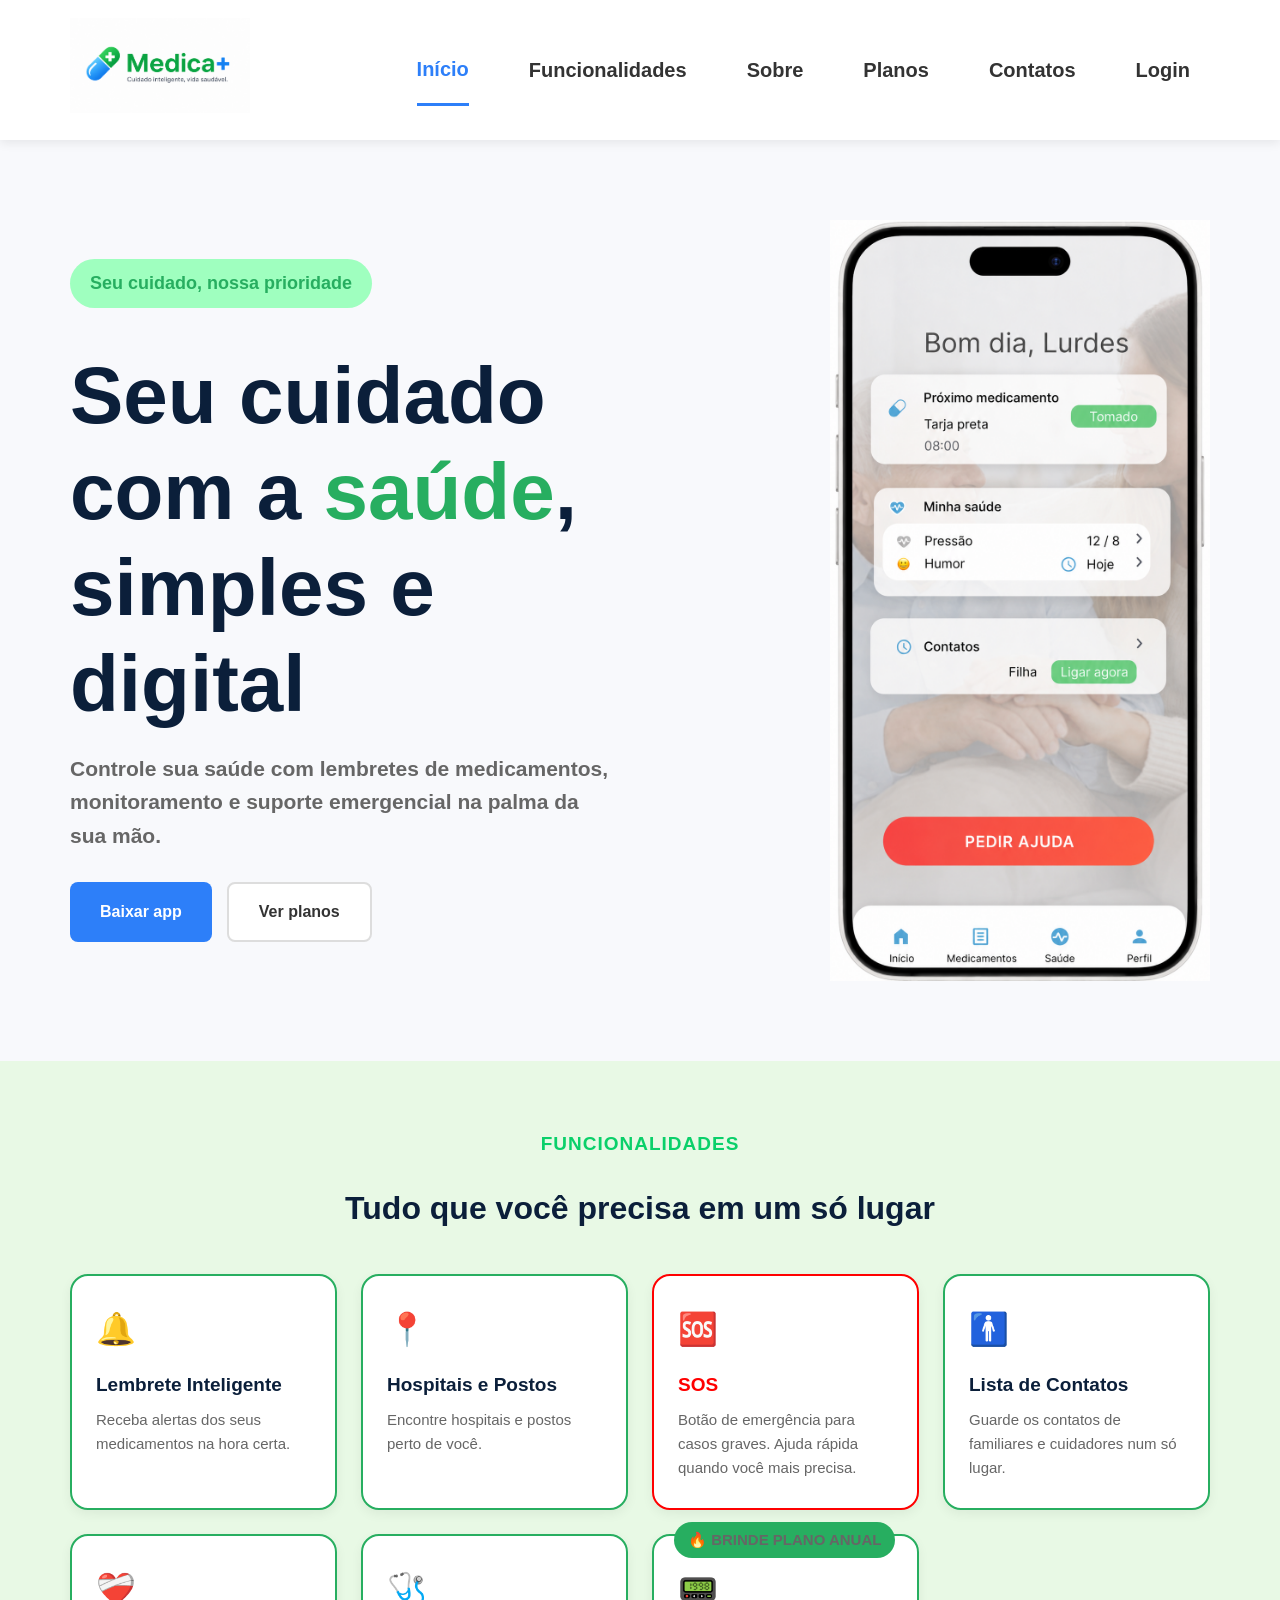
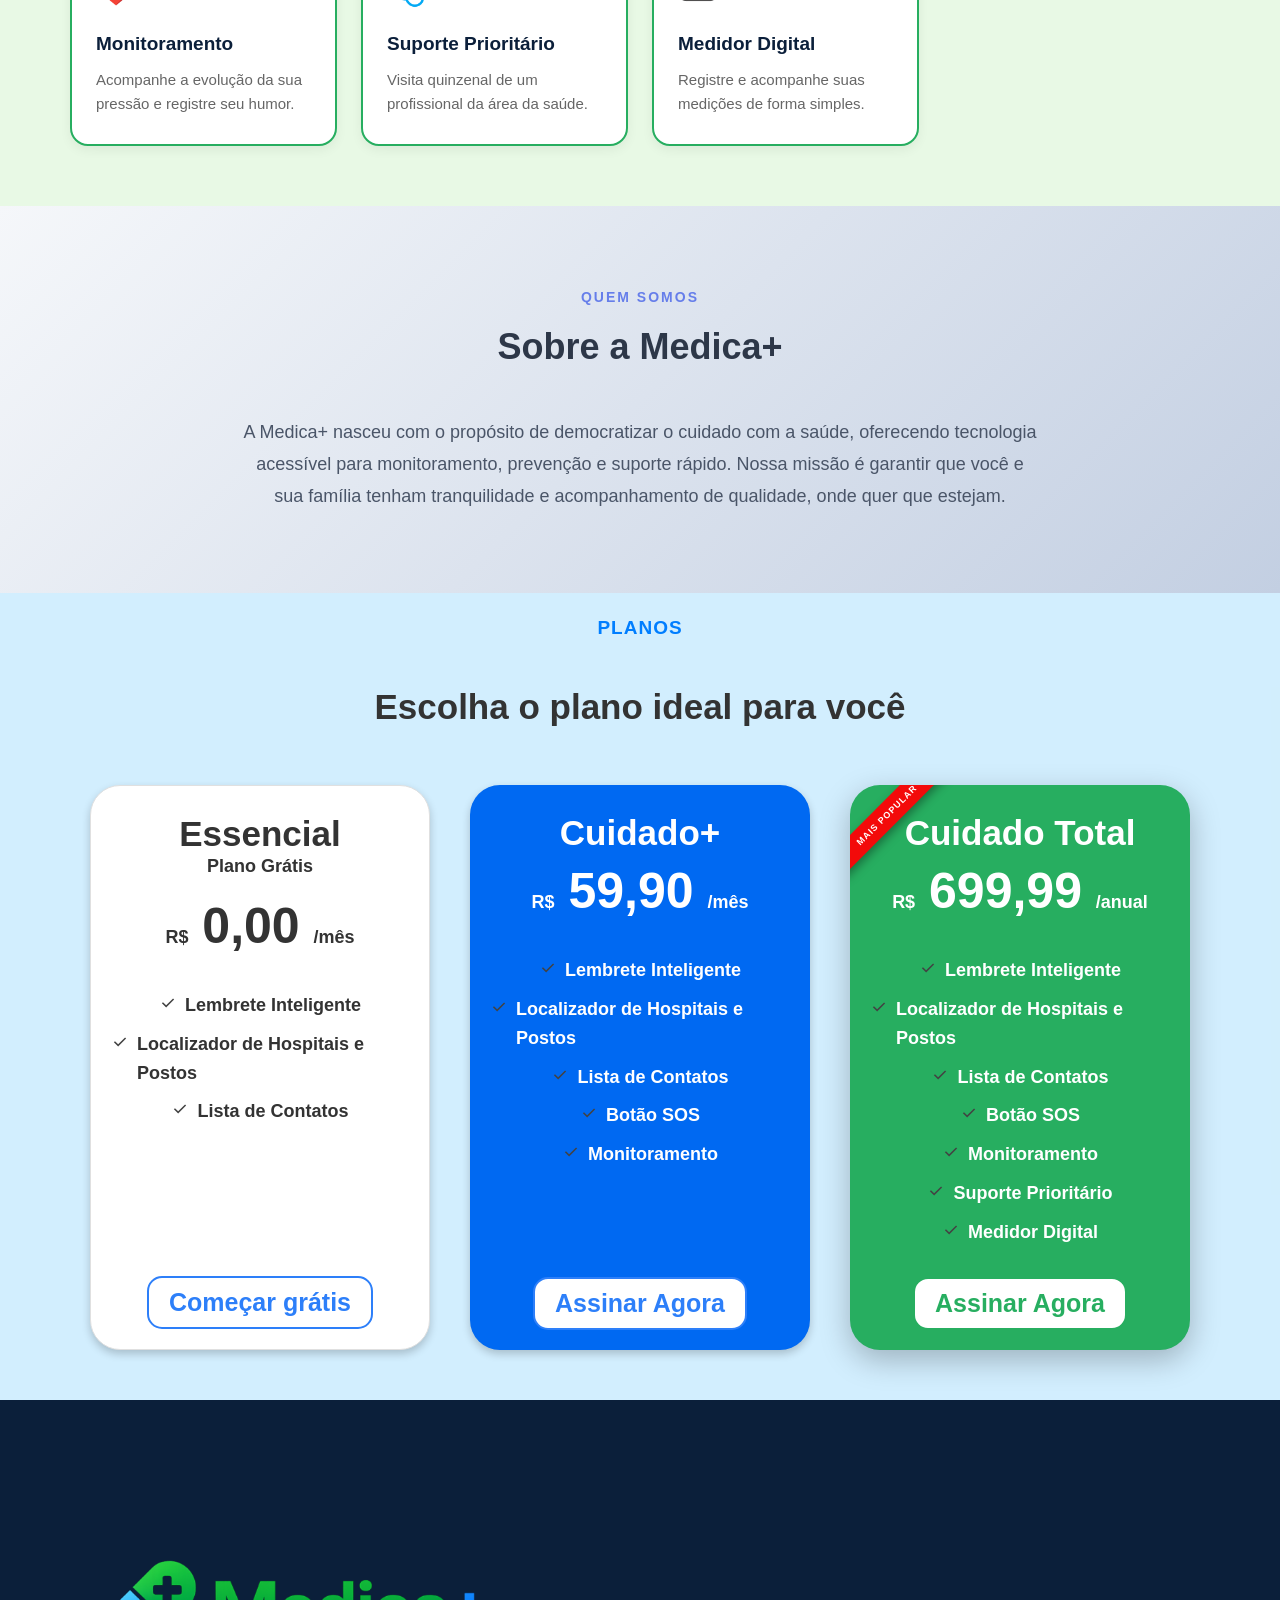
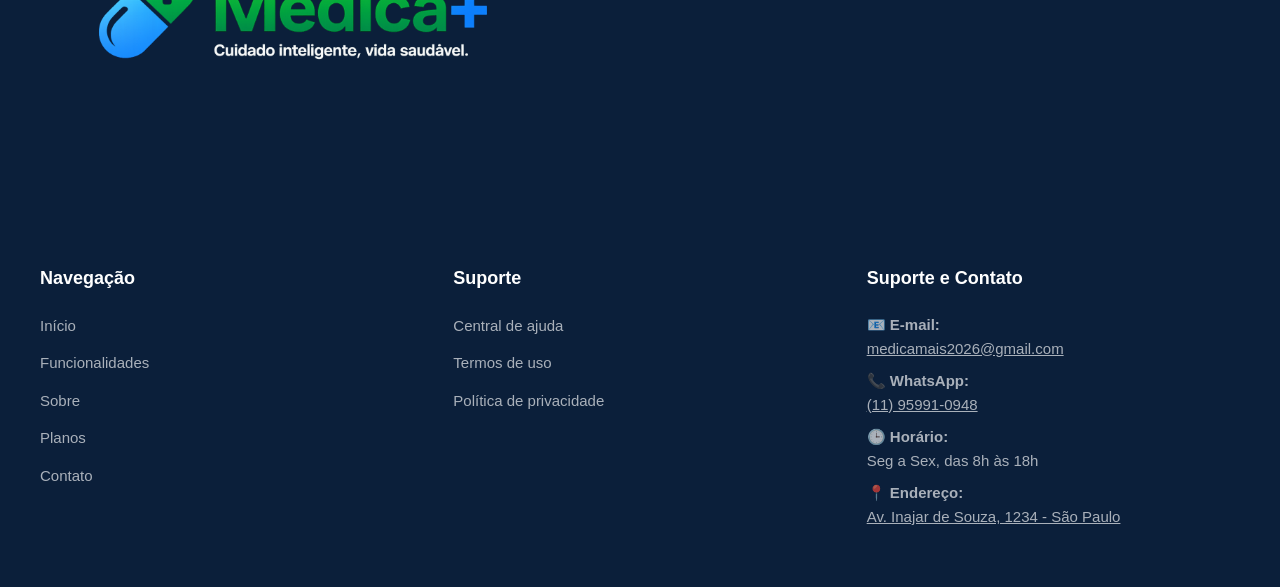
==== commit 3988fd8e: "teste" ====
--- a/index.html
+++ b/index.html
@@ -14,7 +14,9 @@
 
     <nav>
         <div class="nav-container">
-            <img src="img/logo.png" alt="Logo Medica+">
+            <a href="index.html" class="logo-link" onclick="window.scrollTo({top: 0, behavior: 'smooth'});">
+                <img src="img/logo.png" alt="Logo Medica+">
+            </a>
             <button type="button" class="menu-toggle" id="menuToggle" aria-expanded="false" aria-controls="menuNav"
                 aria-label="Abrir menu de navegação">
                 <span></span>
@@ -25,6 +27,7 @@
             <ul id="menuNav">
                 <li><a href="index.html" aria-current="page">Início</a></li>
                 <li><a href="#funcionalidades">Funcionalidades</a></li>
+                <li><a href="#sobre">Sobre</a></li>
                 <li><a href="#planos">Planos</a></li>
                 <li><a href="#contato">Contatos</a></li>
                 <li><a href="login.html">Login</a></li>
@@ -110,6 +113,18 @@
 
             </div>
 
+        </section>
+
+        <section class="sobre" id="sobre">
+            <header>
+                <p>QUEM SOMOS</p>
+                <h2>Sobre a Medica+</h2>
+            </header>
+            <div class="sobre-content">
+                <p>
+                    A Medica+ nasceu com o propósito de democratizar o cuidado com a saúde, oferecendo tecnologia acessível para monitoramento, prevenção e suporte rápido. Nossa missão é garantir que você e sua família tenham tranquilidade e acompanhamento de qualidade, onde quer que estejam.
+                </p>
+            </div>
         </section>
 
        <section class="planos" id="planos">
@@ -187,6 +202,7 @@
                 <ul>
                     <li><a href="index.html">Início</a></li>
                     <li><a href="#funcionalidades">Funcionalidades</a></li>
+                    <li><a href="#sobre">Sobre</a></li>
                     <li><a href="#planos">Planos</a></li>
                     <li><a href="#contato">Contato</a></li>
                 </ul>
@@ -203,12 +219,23 @@
             </div>
 
             <address class="footer-contact">
-                <h3>Contato</h3>
-
-                <p><a href="mailto:medicamais@gmail.com">medicamais@gmail.com</a></p>
-                <p><a href="tel:+5511999999999">(11) 99999-9999</a></p>
-                <p><a href="https://www.google.com/maps/search/Avenida+Inajar+de+Souza, 1234,+São+Paulo"
-                        target="_blank"> Av. Inajar de Souza, 1234 - São Paulo</a></p>
+                <h3>Suporte e Contato</h3>
+                <p>
+                    <strong>📧 E-mail:</strong><br>
+                    <a href="mailto:medicamais2026@gmail.com">medicamais2026@gmail.com</a>
+                </p>
+                <p>
+                    <strong>📞 WhatsApp:</strong><br>
+                    <a href="https://wa.me/5511959910948" target="_blank">(11) 95991-0948</a>
+                </p>
+                <p>
+                    <strong>🕒 Horário:</strong><br>
+                    Seg a Sex, das 8h às 18h
+                </p>
+                <p>
+                    <strong>📍 Endereço:</strong><br>
+                    <a href="https://www.google.com/maps/search/Avenida+Inajar+de+Souza, 1234,+São+Paulo" target="_blank">Av. Inajar de Souza, 1234 - São Paulo</a>
+                </p>
             </address>
 
         </div>
--- a/style.css
+++ b/style.css
@@ -2809,3 +2809,99 @@
         background-color: #f2f7ff;
     }
 }
+
+/* ====== NOVAS ALTERAÇÕES ====== */
+
+/* Logo clicável */
+.logo-link {
+    text-decoration: none;
+    display: inline-block;
+    cursor: pointer;
+}
+
+.logo-link:hover {
+    opacity: 0.9;
+}
+
+/* Seção Sobre */
+.sobre {
+    padding: 80px 20px;
+    background: linear-gradient(135deg, #f5f7fa 0%, #c3cfe2 100%);
+    text-align: center;
+}
+
+.sobre header {
+    margin-bottom: 40px;
+}
+
+.sobre header p {
+    color: #667eea;
+    font-weight: 600;
+    font-size: 14px;
+    letter-spacing: 2px;
+    margin-bottom: 10px;
+}
+
+.sobre header h2 {
+    font-size: 36px;
+    color: #2d3748;
+    margin: 0;
+}
+
+.sobre-content {
+    max-width: 800px;
+    margin: 0 auto;
+    font-size: 18px;
+    line-height: 1.8;
+    color: #4a5568;
+}
+
+/* Overlay de sucesso melhorado */
+.overlay {
+    display: none;
+    position: fixed;
+    top: 0;
+    left: 0;
+    width: 100%;
+    height: 100%;
+    background: rgba(0, 0, 0, 0.8);
+    z-index: 9999;
+    justify-content: center;
+    align-items: center;
+}
+
+.overlay.ativo {
+    display: flex;
+}
+
+.overlay-content {
+    background: white;
+    padding: 60px 40px;
+    border-radius: 16px;
+    text-align: center;
+    max-width: 500px;
+    animation: slideIn 0.3s ease;
+}
+
+@keyframes slideIn {
+    from {
+        transform: translateY(-50px);
+        opacity: 0;
+    }
+    to {
+        transform: translateY(0);
+        opacity: 1;
+    }
+}
+
+.overlay-content h2 {
+    color: #48bb78;
+    font-size: 32px;
+    margin-bottom: 20px;
+}
+
+.overlay-content p {
+    color: #4a5568;
+    font-size: 18px;
+    margin: 10px 0;
+}
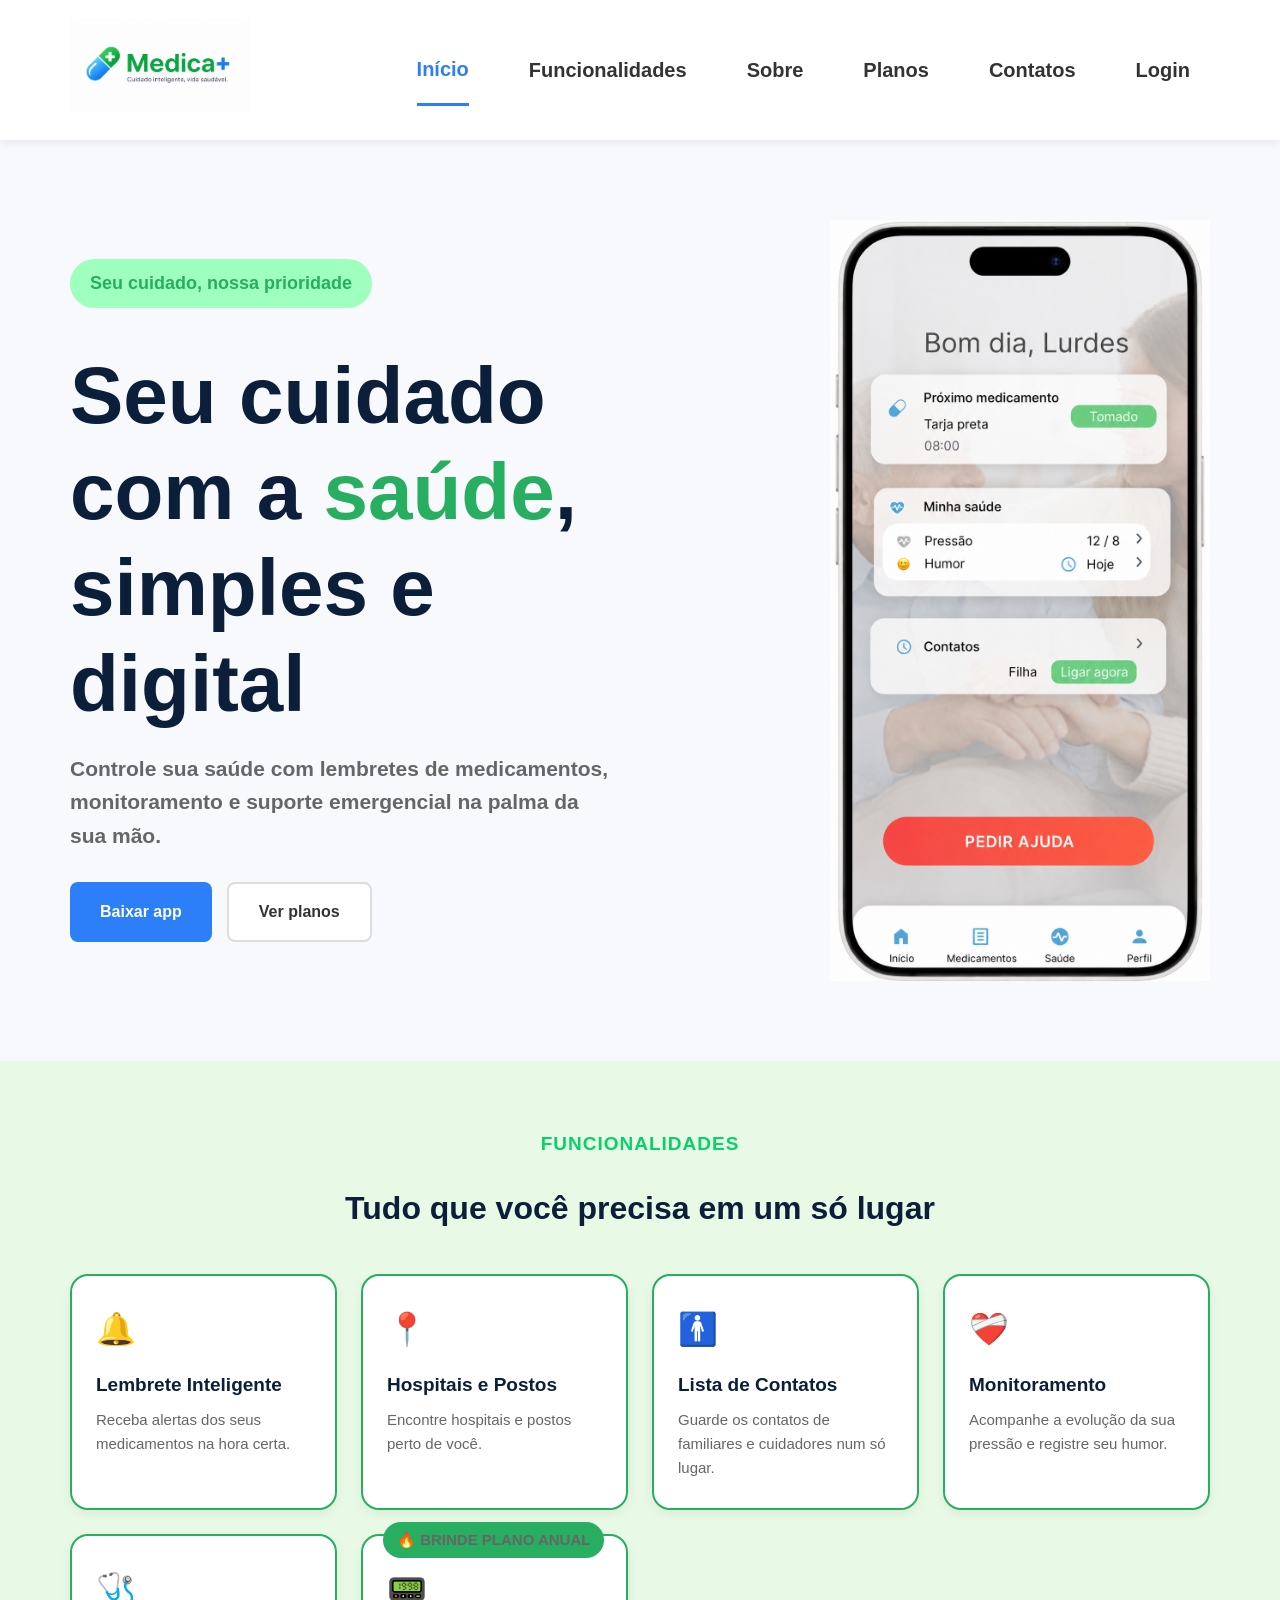
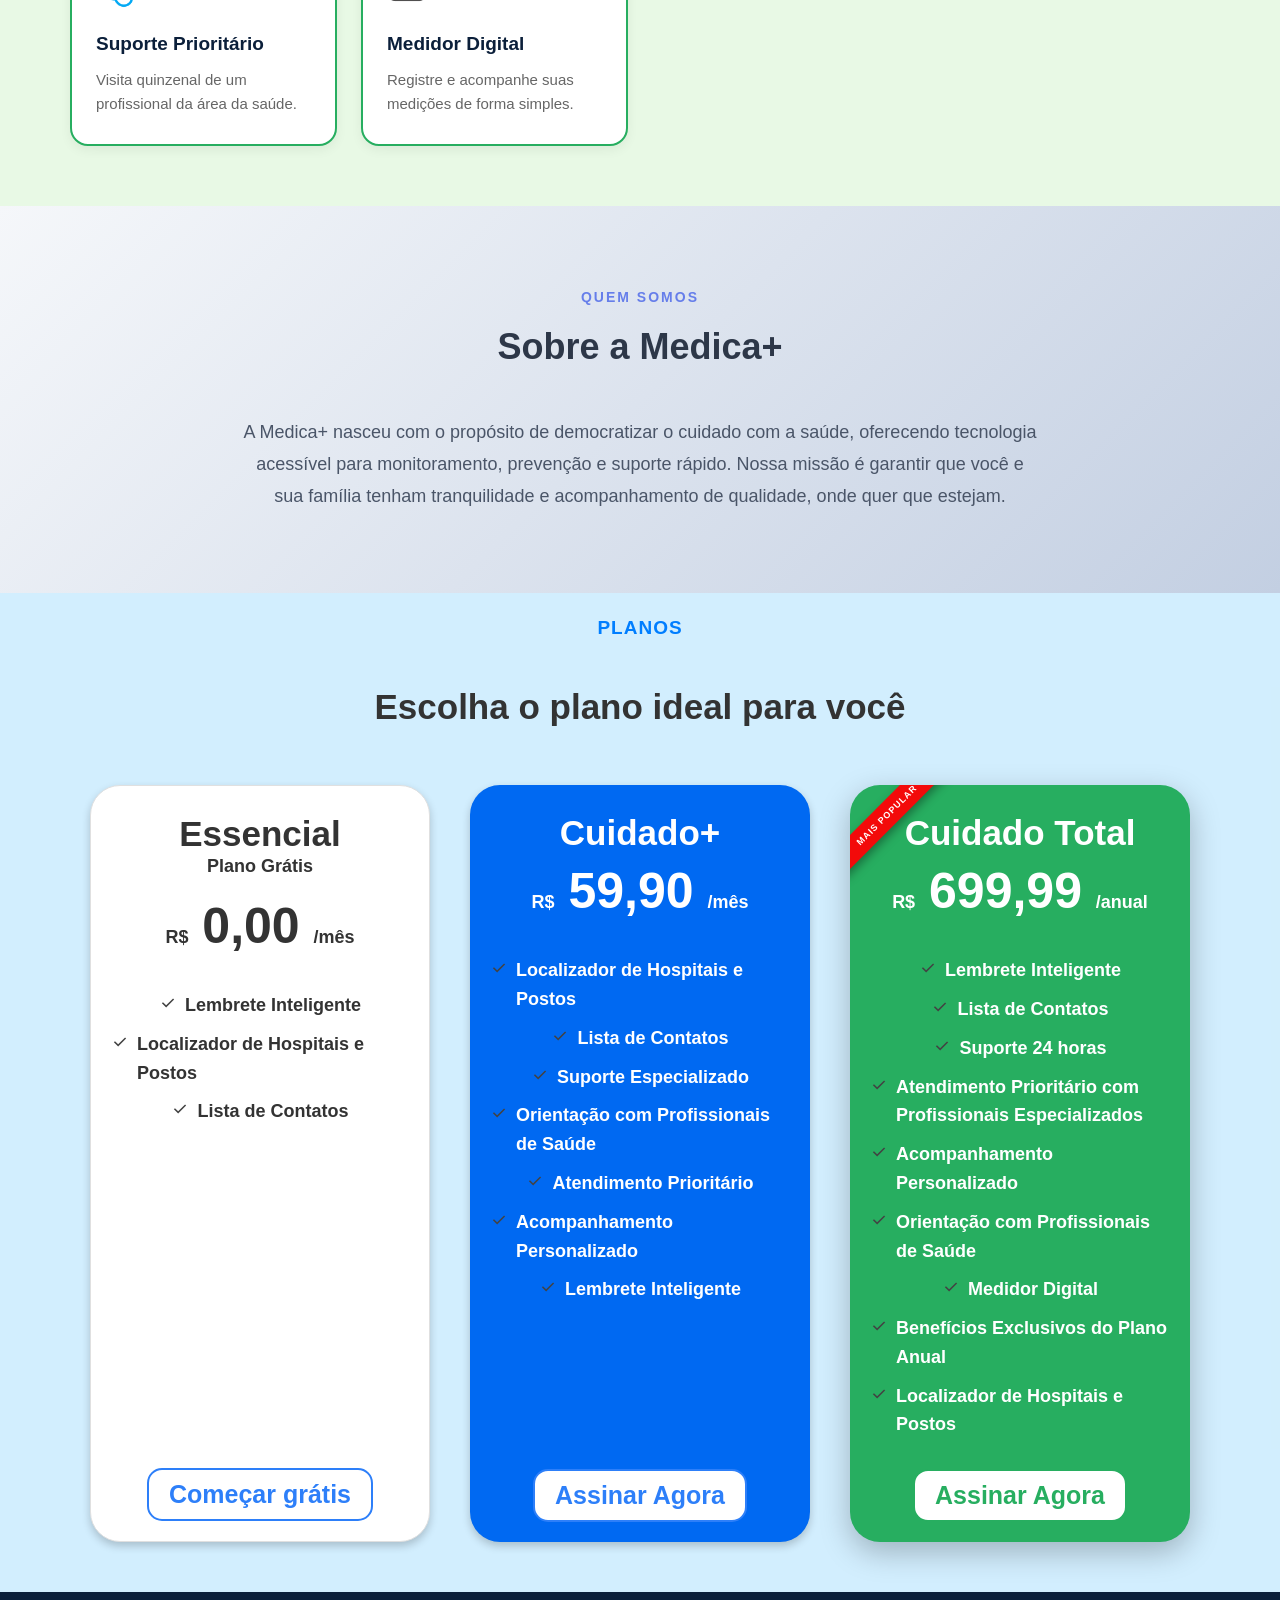
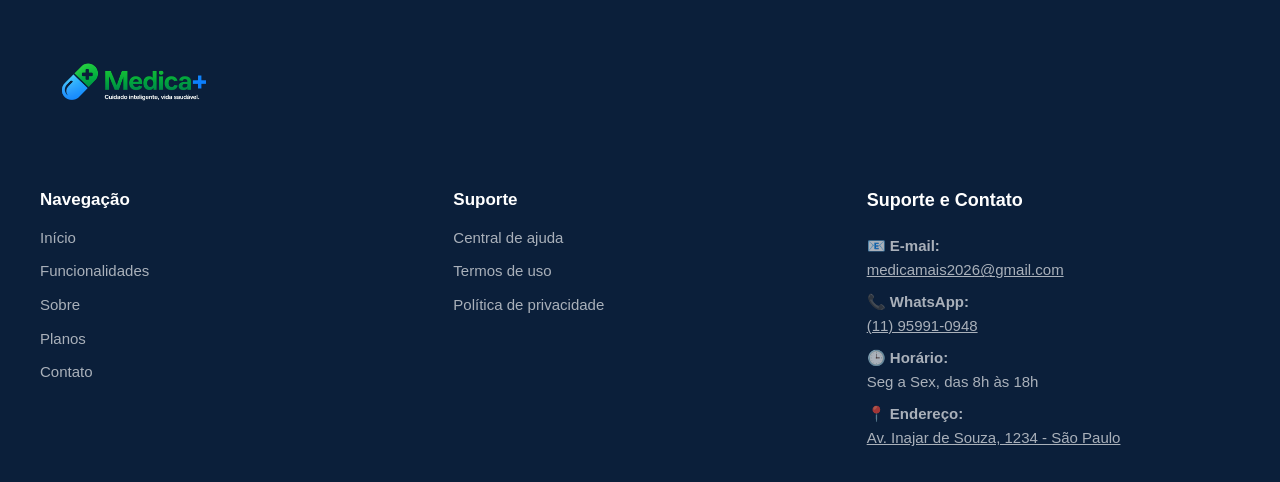
==== commit 125a343d: "Alteração de pontos positivos de cada plano" ====
--- a/index.html
+++ b/index.html
@@ -80,12 +80,6 @@
                     <p>Encontre hospitais e postos perto de você.</p>
                 </article>
 
-                <article class="card-func sos">
-                    <span aria-hidden="true">🆘</span>
-                    <h3>SOS</h3>
-                    <p>Botão de emergência para casos graves. Ajuda rápida quando você mais precisa.</p>
-                </article>
-
                 <article class="card-func">
                     <span aria-hidden="true">🚹</span>
                     <h3>Lista de Contatos</h3>
@@ -141,9 +135,11 @@
             <p>Plano Grátis</p>
             <p>R$<span class="preco"> 0,00 </span>/mês</p>
             <ul>
-                <li><img src="img/Check.svg" alt="check" class="Check-card-essencial"><span>Lembrete Inteligente</span></li>
-                <li><img src="img/Check.svg" alt="check" class="Check-card-essencial"><span>Localizador de Hospitais e Postos</span></li>
-                <li><img src="img/Check.svg" alt="check" class="Check-card-essencial"><span>Lista de Contatos</span></li>
+                
+                    <li><img src="img/Check.svg" alt="check" class="Check-card-essencial"><span>Lembrete Inteligente</span></li>
+                    <li><img src="img/Check.svg" alt="check" class="Check-card-essencial"><span>Localizador de Hospitais e Postos</span></li>
+                    <li><img src="img/Check.svg" alt="check" class="Check-card-essencial"><span>Lista de Contatos</span></li>
+
             </ul>
             <button type="button">Começar grátis</button>
         </div>
@@ -152,11 +148,13 @@
             <h3>Cuidado+</h3>
             <p>R$<span class="preco"> 59,90 </span>/mês</p>
             <ul>
-                <li><img src="img/Check.svg" alt="check" class="Check-card-cuidado"><span>Lembrete Inteligente</span></li>
                 <li><img src="img/Check.svg" alt="check" class="Check-card-cuidado"><span>Localizador de Hospitais e Postos</span></li>
                 <li><img src="img/Check.svg" alt="check" class="Check-card-cuidado"><span>Lista de Contatos</span></li>
-                <li><img src="img/Check.svg" alt="check" class="Check-card-cuidado"><span>Botão SOS</span></li>
-                <li><img src="img/Check.svg" alt="check" class="Check-card-cuidado"><span>Monitoramento</span></li>
+                <li><img src="img/Check.svg" alt="check" class="Check-card-cuidado"><span>Suporte Especializado</span></li>
+                <li><img src="img/Check.svg" alt="check" class="Check-card-cuidado"><span>Orientação com Profissionais de Saúde</span></li>
+                <li><img src="img/Check.svg" alt="check" class="Check-card-cuidado"><span>Atendimento Prioritário</span></li>
+                <li><img src="img/Check.svg" alt="check" class="Check-card-cuidado"><span>Acompanhamento Personalizado</span></li>
+                <li><img src="img/Check.svg" alt="check" class="Check-card-cuidado"><span>Lembrete Inteligente</span></li>
             </ul>
             <button type="button">Assinar Agora</button>
         </div>
@@ -166,13 +164,15 @@
             <h3>Cuidado Total</h3>
             <p>R$<span class="preco"> 699,99 </span>/anual</p>
             <ul>
-                <li><img src="img/Check.svg" alt="check" class="Check-card-cuidado-total"><span>Lembrete Inteligente</span></li>
-                <li><img src="img/Check.svg" alt="check" class="Check-card-cuidado-total"><span>Localizador de Hospitais e Postos</span></li>
-                <li><img src="img/Check.svg" alt="check" class="Check-card-cuidado-total"><span>Lista de Contatos</span></li>
-                <li><img src="img/Check.svg" alt="check" class="Check-card-cuidado-total"><span>Botão SOS</span></li>
-                <li><img src="img/Check.svg" alt="check" class="Check-card-cuidado-total"><span>Monitoramento</span></li>
-                <li><img src="img/Check.svg" alt="check" class="Check-card-cuidado-total"><span>Suporte Prioritário</span></li>
-                <li><img src="img/Check.svg" alt="check" class="Check-card-cuidado-total"><span>Medidor Digital</span></li>
+                    <li><img src="img/Check.svg" alt="check" class="Check-card-cuidado-total"><span>Lembrete Inteligente</span></li>
+                    <li><img src="img/Check.svg" alt="check" class="Check-card-cuidado-total"><span>Lista de Contatos</span></li>
+                    <li><img src="img/Check.svg" alt="check" class="Check-card-cuidado-total"><span>Suporte 24 horas</span></li>
+                    <li><img src="img/Check.svg" alt="check" class="Check-card-cuidado-total"><span>Atendimento Prioritário com Profissionais Especializados</span></li>
+                    <li><img src="img/Check.svg" alt="check" class="Check-card-cuidado-total"><span>Acompanhamento Personalizado</span></li>
+                    <li><img src="img/Check.svg" alt="check" class="Check-card-cuidado-total"><span>Orientação com Profissionais de Saúde</span></li>
+                    <li><img src="img/Check.svg" alt="check" class="Check-card-cuidado-total"><span>Medidor Digital</span></li>
+                    <li><img src="img/Check.svg" alt="check" class="Check-card-cuidado-total"><span>Benefícios Exclusivos do Plano Anual</span></li>
+                    <li><img src="img/Check.svg" alt="check" class="Check-card-cuidado-total"><span>Localizador de Hospitais e Postos</span></li>
             </ul>
             <button type="button">Assinar Agora</button>
         </div>
--- a/style.css
+++ b/style.css
@@ -307,7 +307,7 @@
 }
  
 .card-func.sos {
-    background-color: ffffrgb(240, 108, 108);
+    background-color: #fde8e9;
     border: 2px solid red
 }
  
@@ -2905,3 +2905,250 @@
     font-size: 18px;
     margin: 10px 0;
 }
+
+/* ====== CORREÇÕES DO CHECKOUT ====== */
+
+/* ---------- CHECKOUT ---------- */
+
+body.pagina-checkout .checkout {
+    margin: 40px auto;
+    width: calc(100% - 32px);
+}
+
+/* Resumo do plano (h2 + duas linhas "Plano:" / "Valor:") */
+.checkout .resumo {
+    display: block;
+}
+
+.resumo h2 {
+    font-size: 13px;
+    font-weight: normal;
+    color: #666;
+    margin-bottom: 8px;
+}
+
+.resumo p {
+    display: flex;
+    justify-content: space-between;
+    align-items: center;
+    font-size: 15px;
+    color: #555;
+    margin: 4px 0;
+}
+
+.resumo strong {
+    font-size: 20px;
+    color: #0b1f3a;
+}
+
+#resumo-preco {
+    color: #27AE60;
+}
+
+/* Abas Cartão / Pix */
+.metodos button {
+    flex: 1;
+    padding: 12px;
+    border: 2px solid #ddd;
+    background: #fff;
+    border-radius: 10px;
+    font-size: 16px;
+    font-weight: bold;
+    color: #555;
+    cursor: pointer;
+    transition: .2s;
+}
+
+.metodos button.ativo {
+    border-color: #2d7ff9;
+    color: #2d7ff9;
+    background: #eef5ff;
+}
+
+/* Formulário de cartão */
+#form-cartao h3,
+#form-pix h3 {
+    font-size: 18px;
+    color: #0b1f3a;
+    margin-bottom: 4px;
+}
+
+.form-group {
+    margin-top: 16px;
+}
+
+.form-group label {
+    display: block;
+    font-size: 14px;
+    font-weight: bold;
+    color: #0b1f3a;
+    margin-bottom: 6px;
+}
+
+.form-group input,
+.pix-container input {
+    width: 100%;
+    padding: 14px;
+    border: 1px solid #ccc;
+    border-radius: 8px;
+    font-size: 16px;
+    outline: none;
+}
+
+.form-group input:focus,
+.pix-container input:focus {
+    border-color: #2d7ff9;
+    box-shadow: 0 0 0 2px rgba(45, 127, 249, 0.2);
+}
+
+.form-row {
+    display: flex;
+    gap: 14px;
+}
+
+.form-row .form-group {
+    flex: 1;
+    min-width: 0;
+}
+
+/* Pix */
+#form-pix p {
+    font-size: 14px;
+    color: #555;
+    margin: 10px 0 14px;
+}
+
+.pix-container {
+    display: flex;
+    gap: 8px;
+}
+
+.pix-container input {
+    flex: 1;
+    width: auto;
+    min-width: 0;
+    padding: 12px;
+    font-size: 13px;
+    color: #666;
+}
+
+.pix-container button {
+    padding: 0 18px;
+    border: none;
+    border-radius: 8px;
+    background: #2d7ff9;
+    color: #fff;
+    font-weight: bold;
+    cursor: pointer;
+}
+
+.pix-container button:hover {
+    background: #1b65d6;
+}
+
+.btn-pagar:disabled {
+    opacity: .6;
+    cursor: not-allowed;
+}
+
+/* ====== RODAPÉ COMPACTO ====== */
+footer,
+body.pagina-logado footer {
+    padding: 30px 30px 24px;
+}
+
+.footer-container,
+body.pagina-logado .footer-container {
+    gap: 20px 40px;
+}
+
+.footer-logo,
+body.pagina-logado .footer-logo {
+    gap: 10px;
+}
+
+footer .footer-logo img,
+body.pagina-logado .footer-logo img {
+    width: clamp(130px, 20vw, 200px);
+}
+
+.footer-links h3,
+body.pagina-logado .footer-links h3 {
+    font-size: 17px;
+    margin-bottom: 12px;
+}
+
+.footer-links ul,
+body.pagina-logado .footer-links ul {
+    gap: 8px;
+}
+
+/* ====== SEÇÃO DE CONTATO ====== */
+.contato {
+    padding: 60px 20px;
+    background: #fff;
+    text-align: center;
+}
+
+.contato header p {
+    color: #007EFF;
+    font-weight: bold;
+    font-size: 19px;
+    letter-spacing: 1px;
+    margin-bottom: 8px;
+}
+
+.contato header h2 {
+    font-size: 32px;
+    color: #0b1f3a;
+    margin-bottom: 8px;
+}
+
+.contato-sub {
+    color: #666;
+    margin-bottom: 32px;
+}
+
+.contato-grid {
+    max-width: 1000px;
+    margin: 0 auto;
+    display: grid;
+    grid-template-columns: repeat(auto-fit, minmax(220px, 1fr));
+    gap: 20px;
+}
+
+.contato-card {
+    background: #f8f9fc;
+    border: 1px solid #e6ebf5;
+    border-radius: 16px;
+    padding: 24px 18px;
+}
+
+.contato-card span {
+    display: block;
+    font-size: 32px;
+    margin-bottom: 10px;
+}
+
+.contato-card h3 {
+    font-size: 18px;
+    color: #0b1f3a;
+    margin-bottom: 6px;
+}
+
+.contato-card p,
+.contato-card a {
+    font-size: 15px;
+    color: #555;
+    overflow-wrap: anywhere;
+}
+
+.contato-card a {
+    color: #2d7ff9;
+    font-weight: bold;
+    text-decoration: none;
+}
+
+.contato-card a:hover {
+    text-decoration: underline;
+}
